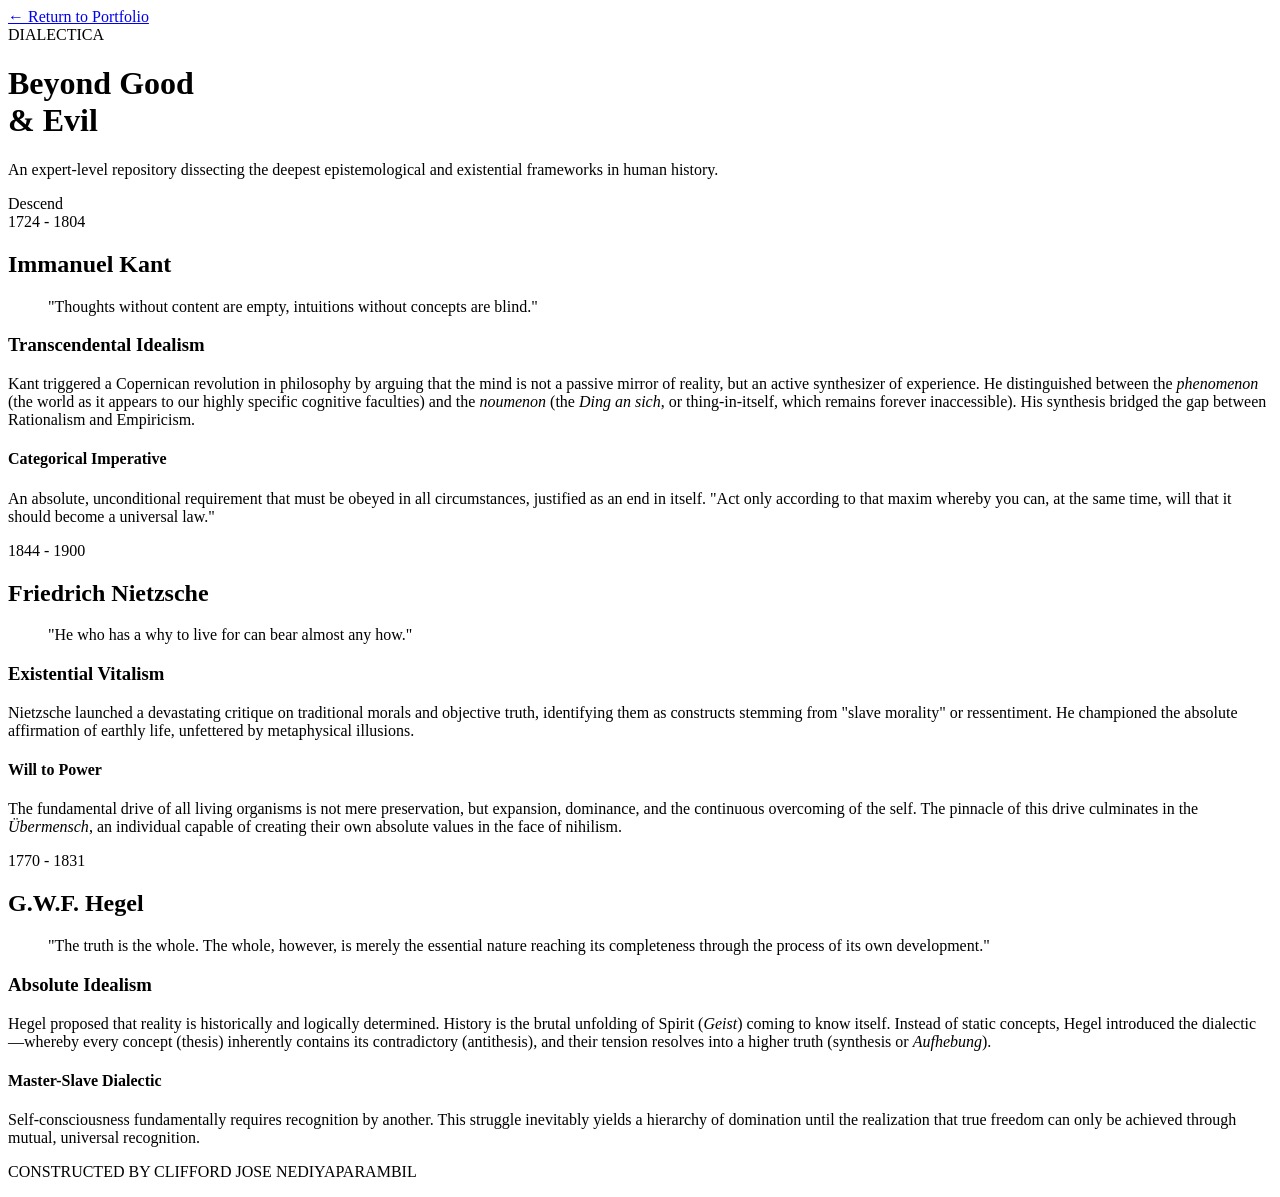
==== philosophers/index.html @ 7f2aea5e "Rename index.html to index.html" ====
<!DOCTYPE html>
<html lang="en">
<head>
    <meta charset="UTF-8">
    <meta name="viewport" content="width=device-width, initial-scale=1.0">
    <title>Dialectica | Hardcore Philosophy</title>
    <link rel="preconnect" href="https://fonts.googleapis.com">
    <link rel="preconnect" href="https://fonts.gstatic.com" crossorigin>
    <link href="https://fonts.googleapis.com/css2?family=Playfair+Display:ital,wght@0,400;0,700;0,900;1,400&family=Inter:wght@300;400;600&display=swap" rel="stylesheet">
    <link rel="stylesheet" href="style.css">
</head>
<body>
    <div class="noise-overlay"></div>
    <div class="cursor"></div>

    <nav class="top-nav">
        <a href="../index.html" class="back-link">← Return to Portfolio</a>
        <div class="brand">DIALECTICA</div>
    </nav>

    <header class="hero">
        <h1 class="hero-title">Beyond Good<br>& Evil</h1>
        <p class="hero-subtitle">An expert-level repository dissecting the deepest epistemological and existential frameworks in human history.</p>
        <div class="scroll-indicator">
            <span>Descend</span>
            <div class="line"></div>
        </div>
    </header>

    <main>
        <!-- Immanuel Kant -->
        <section class="philosopher-block kant">
            <div class="ph-content">
                <div class="ph-meta">
                    <span class="era">1724 - 1804</span>
                    <h2 class="ph-name">Immanuel Kant</h2>
                </div>
                <div class="ph-quote">
                    <blockquote>"Thoughts without content are empty, intuitions without concepts are blind."</blockquote>
                </div>
                <div class="ph-analysis">
                    <h3>Transcendental Idealism</h3>
                    <p>Kant triggered a Copernican revolution in philosophy by arguing that the mind is not a passive mirror of reality, but an active synthesizer of experience. He distinguished between the <em>phenomenon</em> (the world as it appears to our highly specific cognitive faculties) and the <em>noumenon</em> (the <em>Ding an sich</em>, or thing-in-itself, which remains forever inaccessible). His synthesis bridged the gap between Rationalism and Empiricism.</p>
                    
                    <div class="core-concepts">
                        <div class="concept">
                            <h4>Categorical Imperative</h4>
                            <p>An absolute, unconditional requirement that must be obeyed in all circumstances, justified as an end in itself. "Act only according to that maxim whereby you can, at the same time, will that it should become a universal law."</p>
                        </div>
                    </div>
                </div>
            </div>
            <div class="ph-image-placer">
                <!-- Abstract geometry representing pure reason -->
                <div class="abstract-shape kant-shape"></div>
            </div>
        </section>

        <!-- Friedrich Nietzsche -->
        <section class="philosopher-block nietzsche reverse">
            <div class="ph-content">
                <div class="ph-meta">
                    <span class="era">1844 - 1900</span>
                    <h2 class="ph-name">Friedrich Nietzsche</h2>
                </div>
                <div class="ph-quote">
                    <blockquote>"He who has a why to live for can bear almost any how."</blockquote>
                </div>
                <div class="ph-analysis">
                    <h3>Existential Vitalism</h3>
                    <p>Nietzsche launched a devastating critique on traditional morals and objective truth, identifying them as constructs stemming from "slave morality" or ressentiment. He championed the absolute affirmation of earthly life, unfettered by metaphysical illusions.</p>
                    
                    <div class="core-concepts">
                        <div class="concept">
                            <h4>Will to Power</h4>
                            <p>The fundamental drive of all living organisms is not mere preservation, but expansion, dominance, and the continuous overcoming of the self. The pinnacle of this drive culminates in the <em>Übermensch</em>, an individual capable of creating their own absolute values in the face of nihilism.</p>
                        </div>
                    </div>
                </div>
            </div>
            <div class="ph-image-placer">
                <!-- Abstract representing chaos and power -->
                <div class="abstract-shape nietz-shape"></div>
            </div>
        </section>

        <!-- Georg Wilhelm Friedrich Hegel -->
        <section class="philosopher-block hegel">
            <div class="ph-content">
                <div class="ph-meta">
                    <span class="era">1770 - 1831</span>
                    <h2 class="ph-name">G.W.F. Hegel</h2>
                </div>
                <div class="ph-quote">
                    <blockquote>"The truth is the whole. The whole, however, is merely the essential nature reaching its completeness through the process of its own development."</blockquote>
                </div>
                <div class="ph-analysis">
                    <h3>Absolute Idealism</h3>
                    <p>Hegel proposed that reality is historically and logically determined. History is the brutal unfolding of Spirit (<em>Geist</em>) coming to know itself. Instead of static concepts, Hegel introduced the dialectic—whereby every concept (thesis) inherently contains its contradictory (antithesis), and their tension resolves into a higher truth (synthesis or <em>Aufhebung</em>).</p>
                    
                    <div class="core-concepts">
                        <div class="concept">
                            <h4>Master-Slave Dialectic</h4>
                            <p>Self-consciousness fundamentally requires recognition by another. This struggle inevitably yields a hierarchy of domination until the realization that true freedom can only be achieved through mutual, universal recognition.</p>
                        </div>
                    </div>
                </div>
            </div>
            <div class="ph-image-placer">
                <div class="abstract-shape hegel-shape"></div>
            </div>
        </section>
    </main>

    <footer>
        <p>CONSTRUCTED BY CLIFFORD JOSE NEDIYAPARAMBIL</p>
    </footer>
    
    <script src="app.js"></script>
</body>
</html>
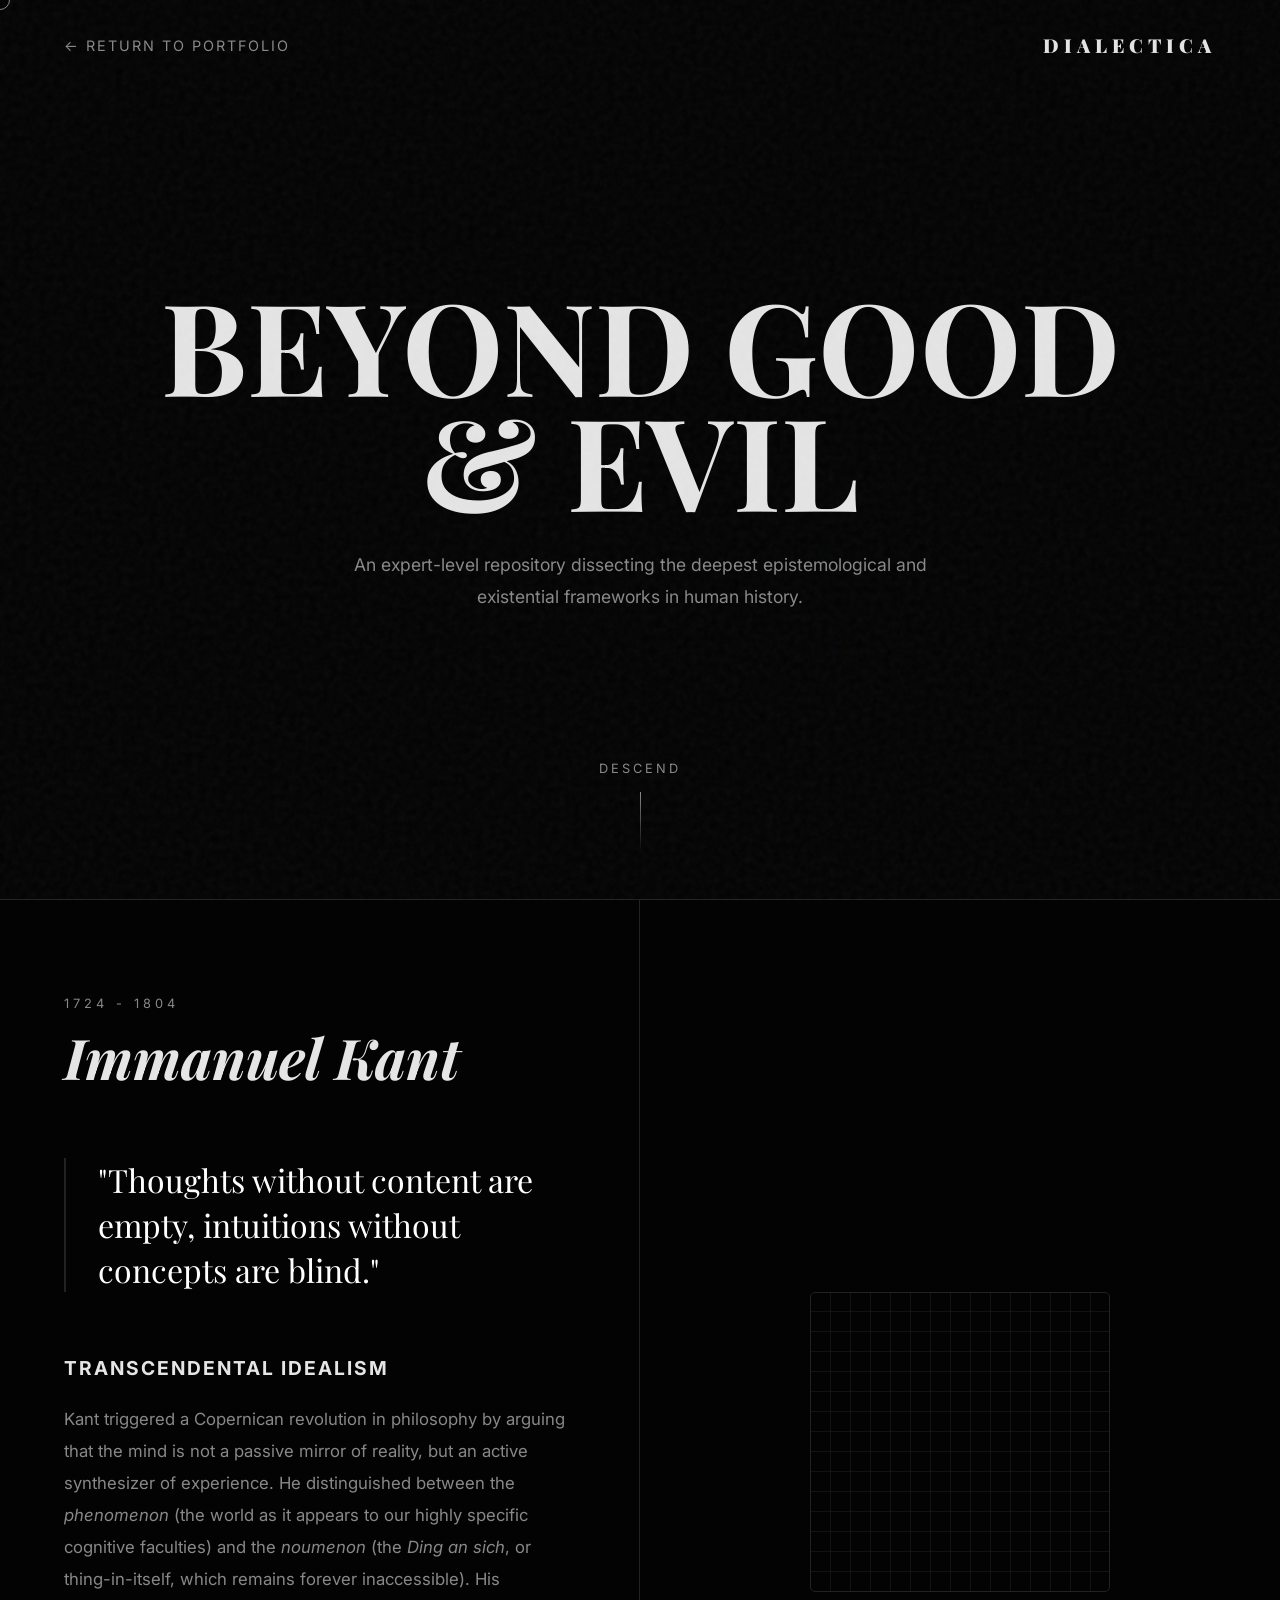
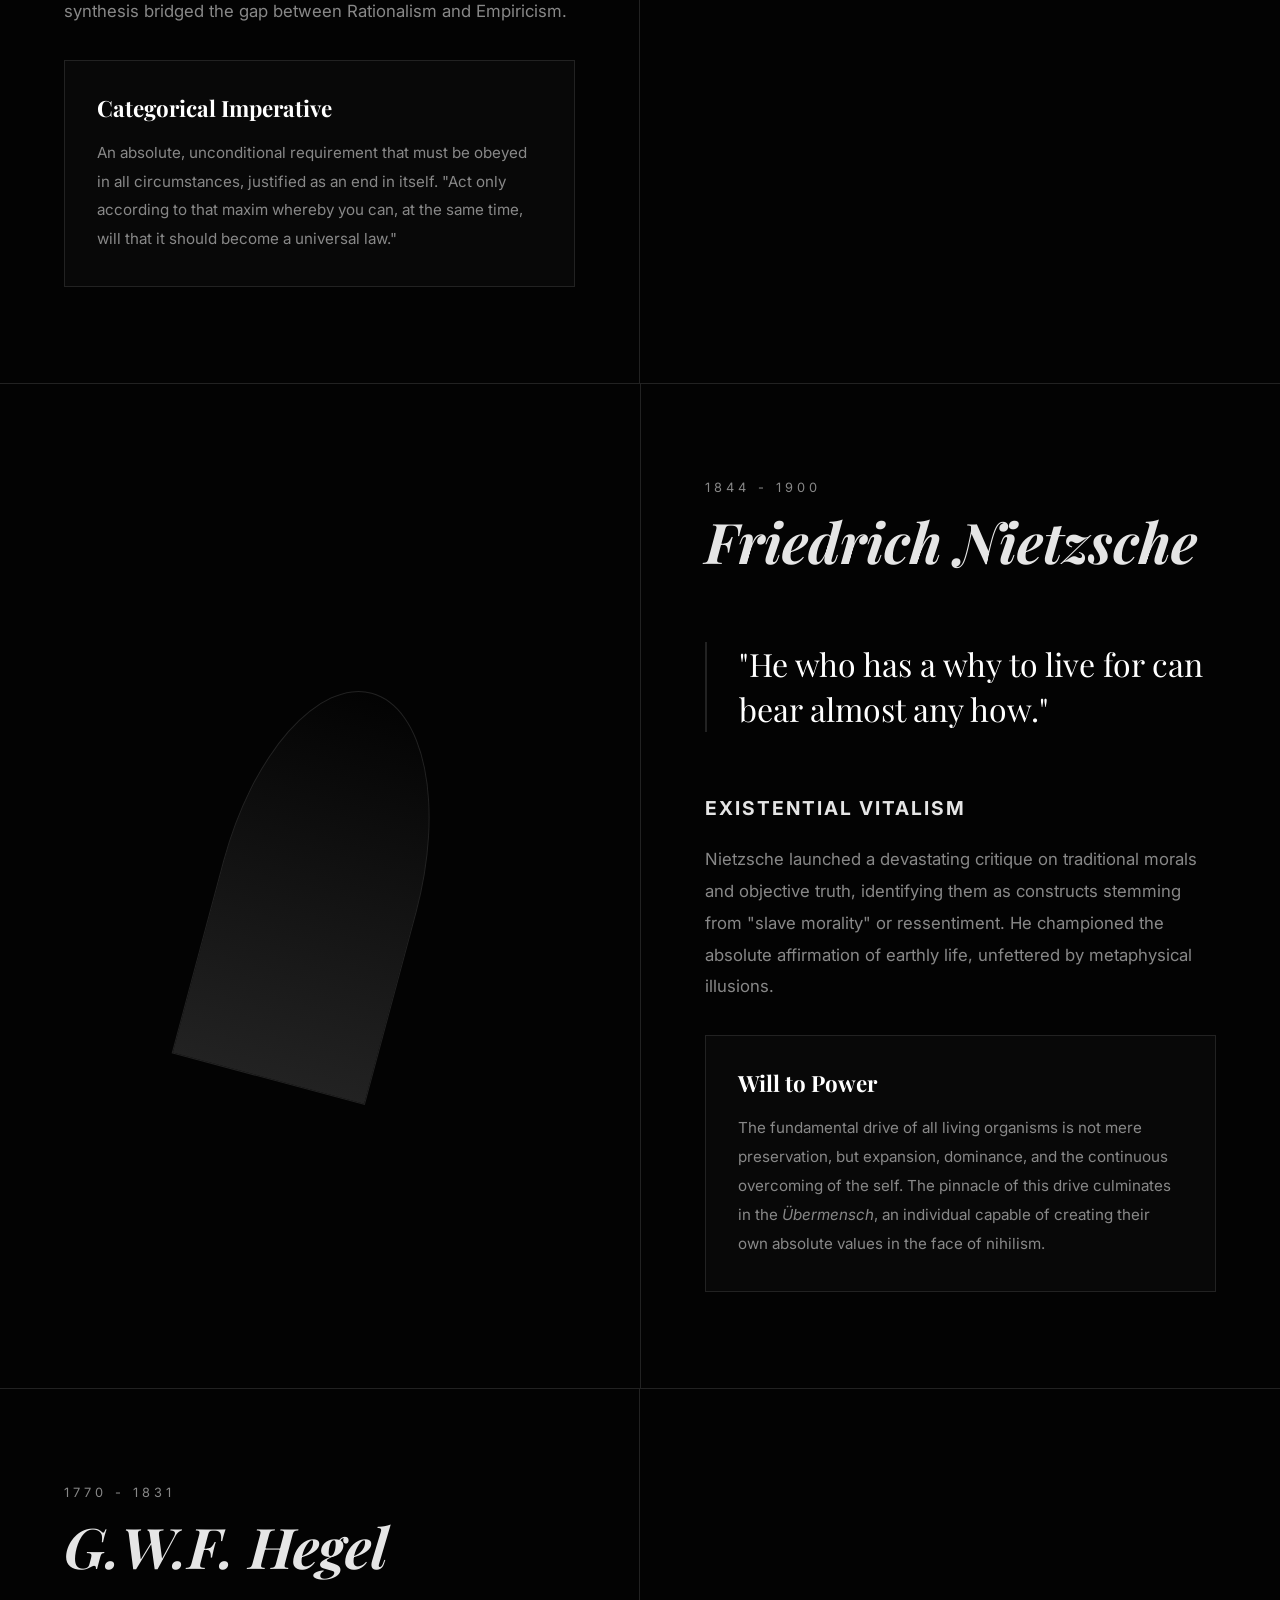
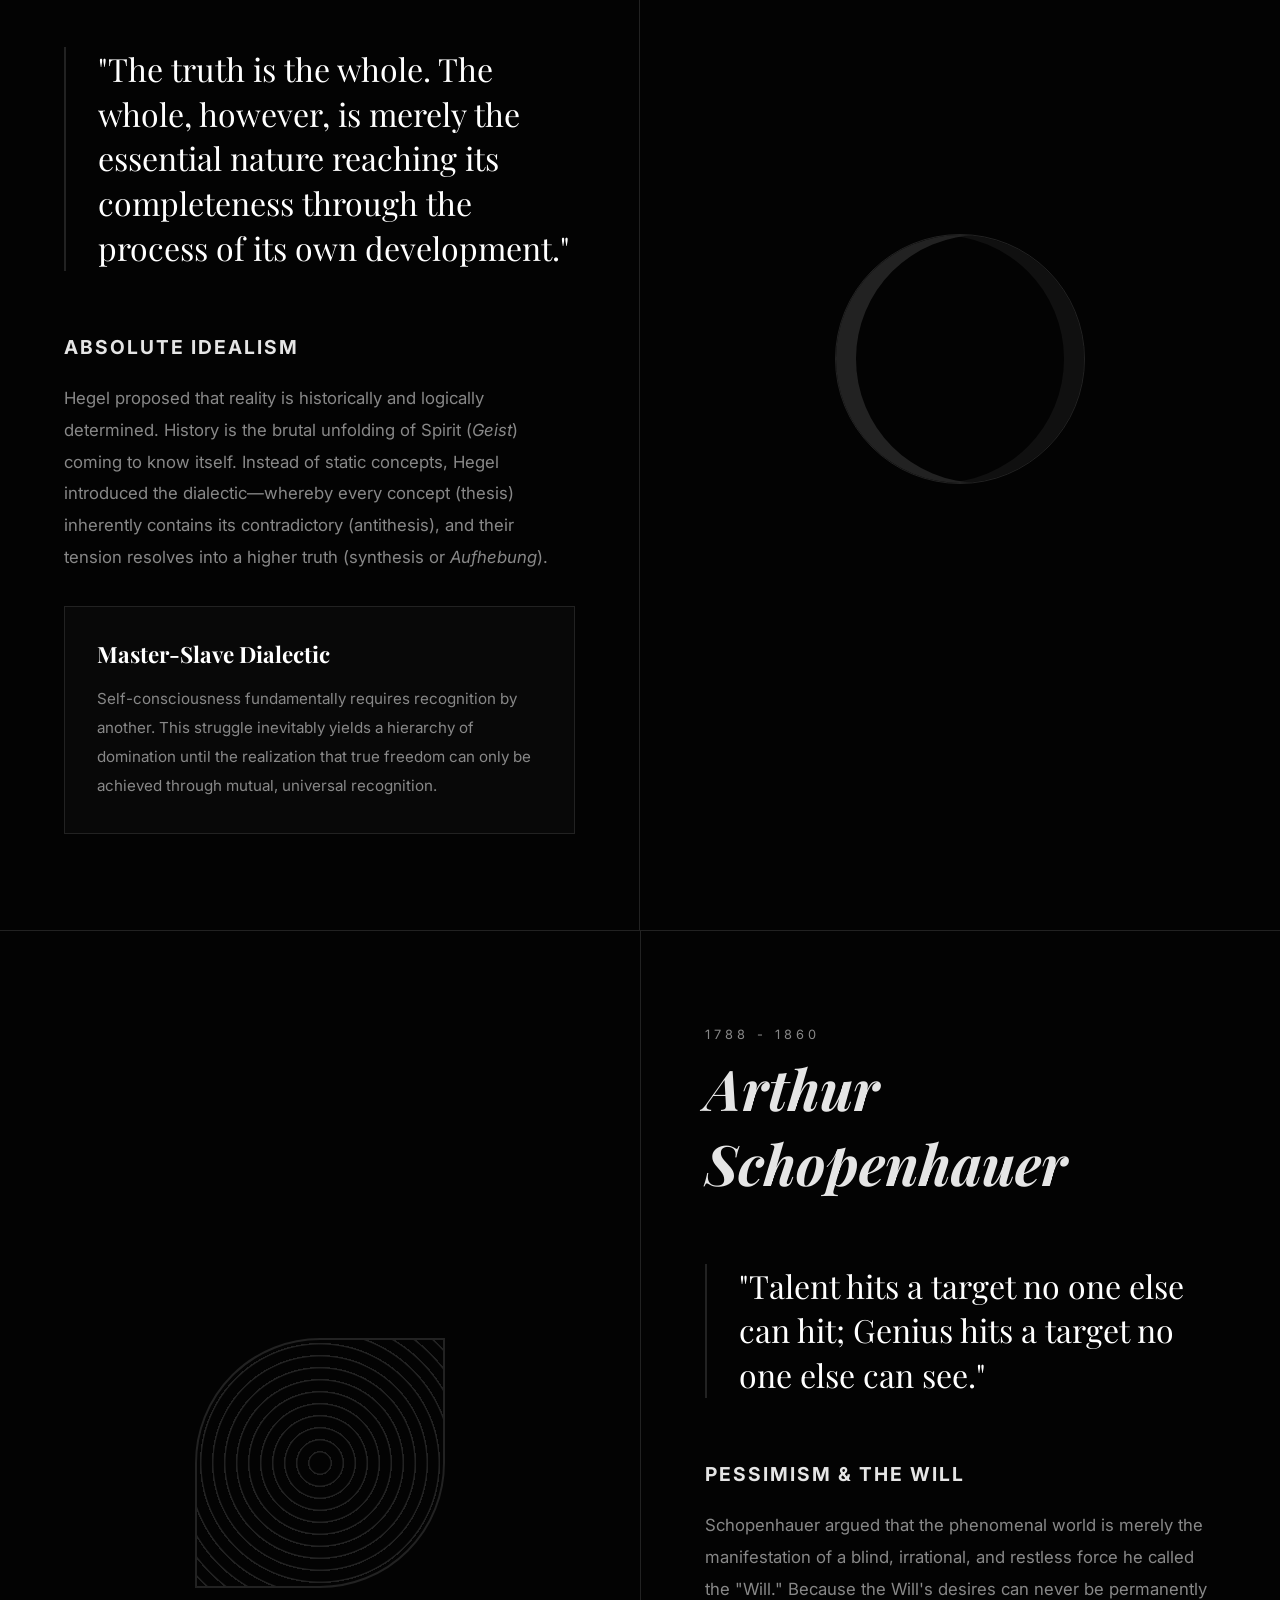
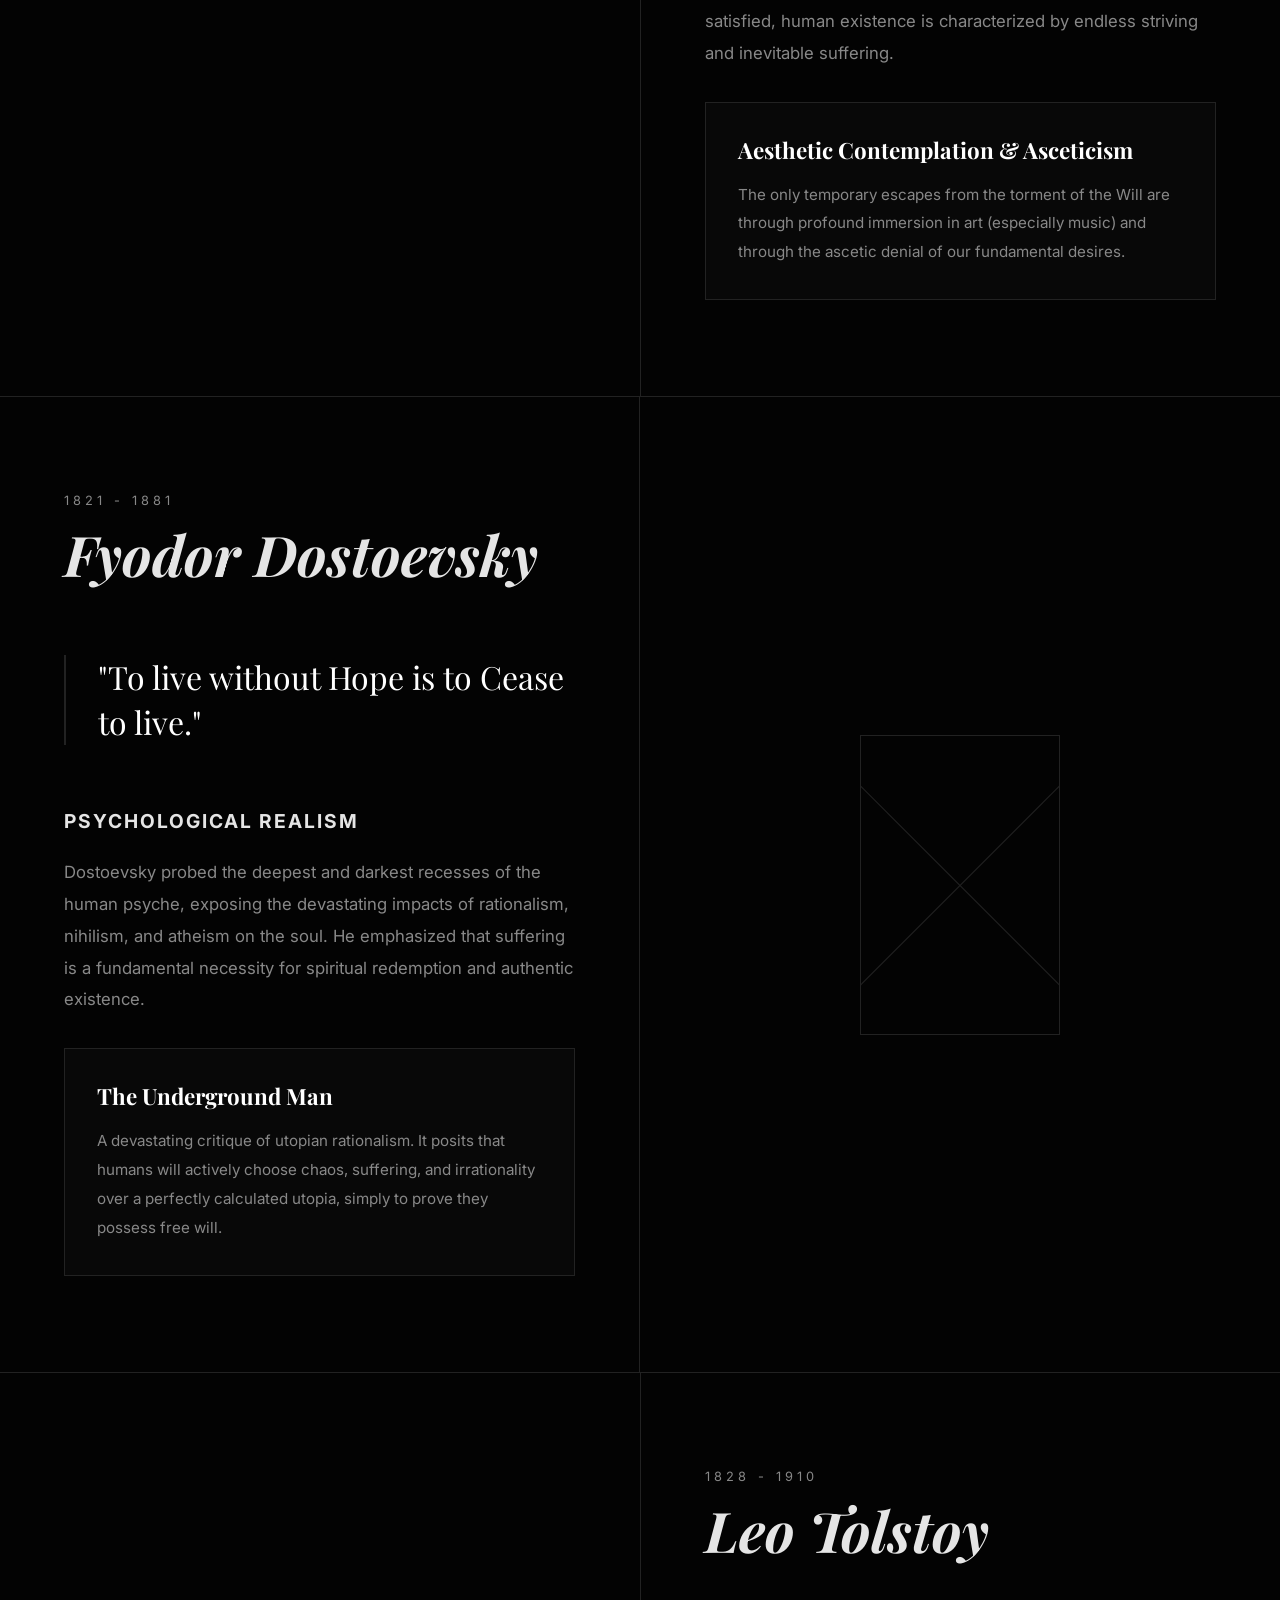
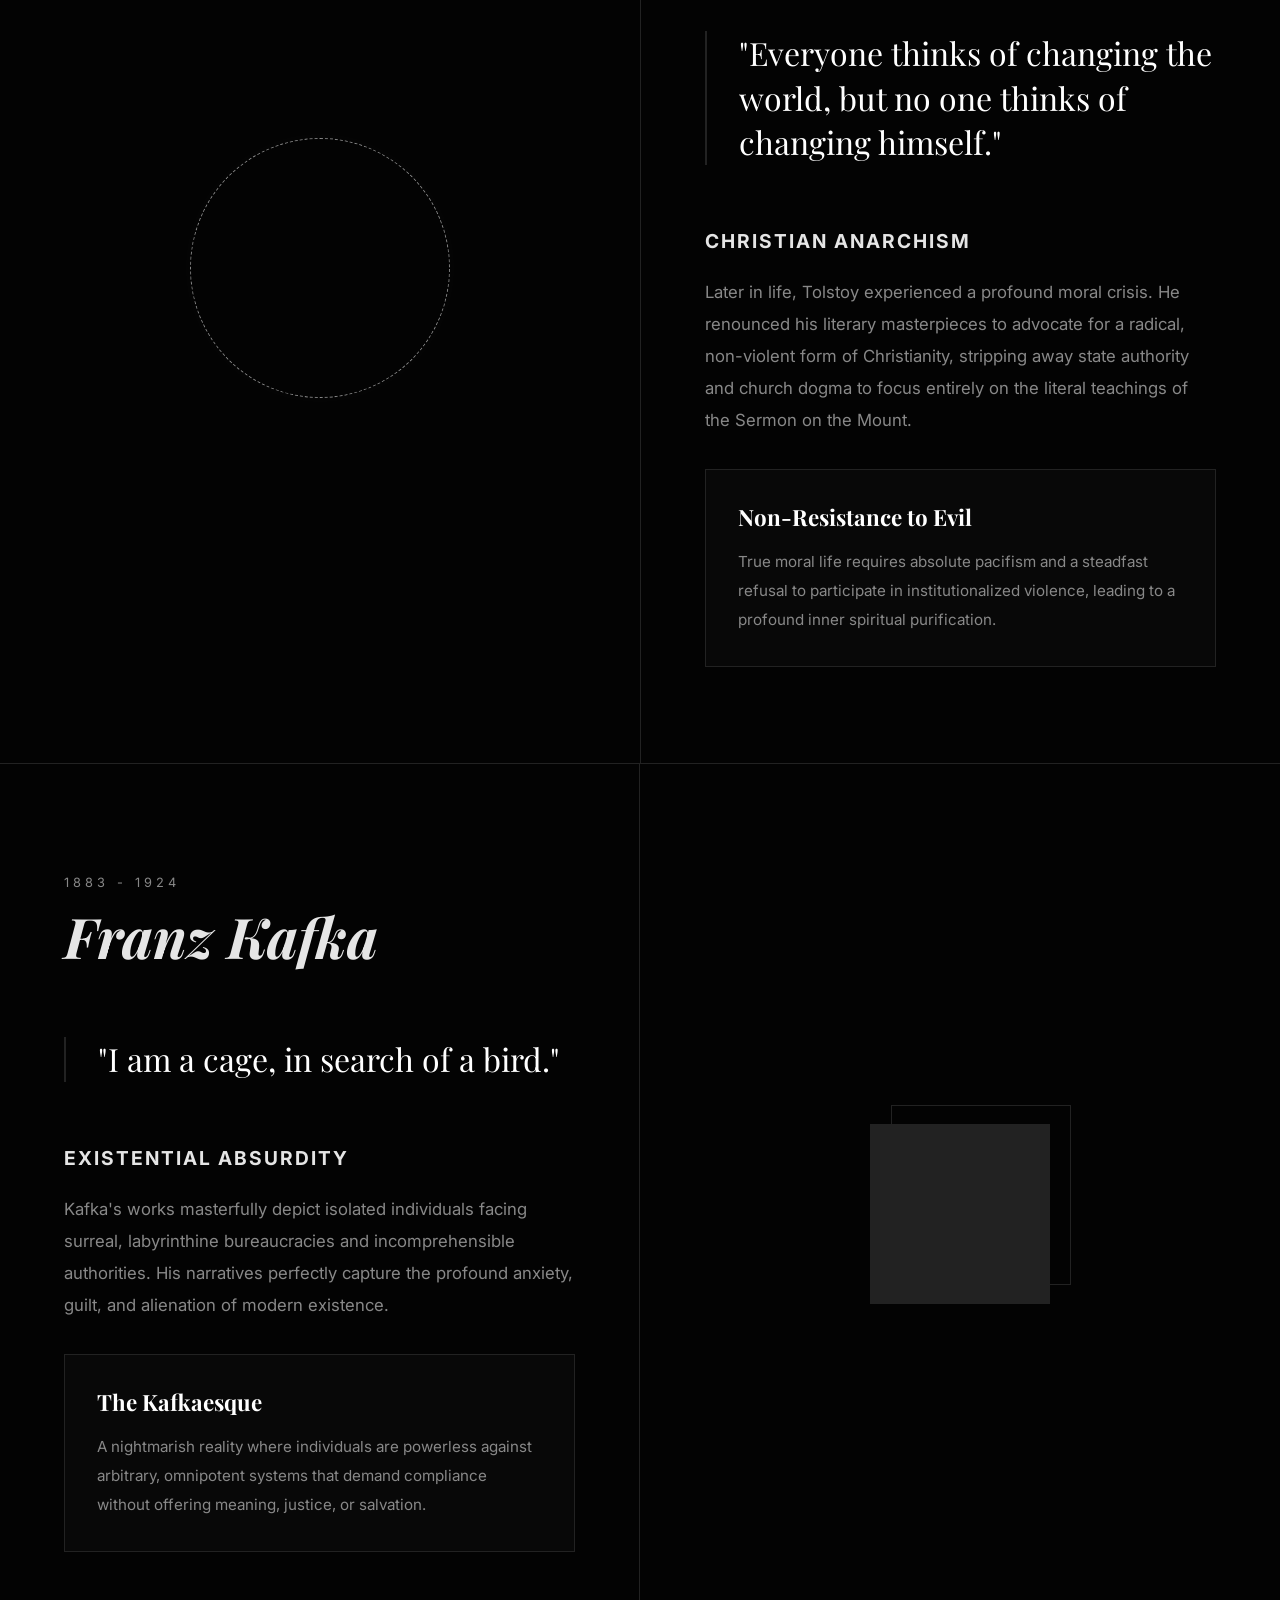
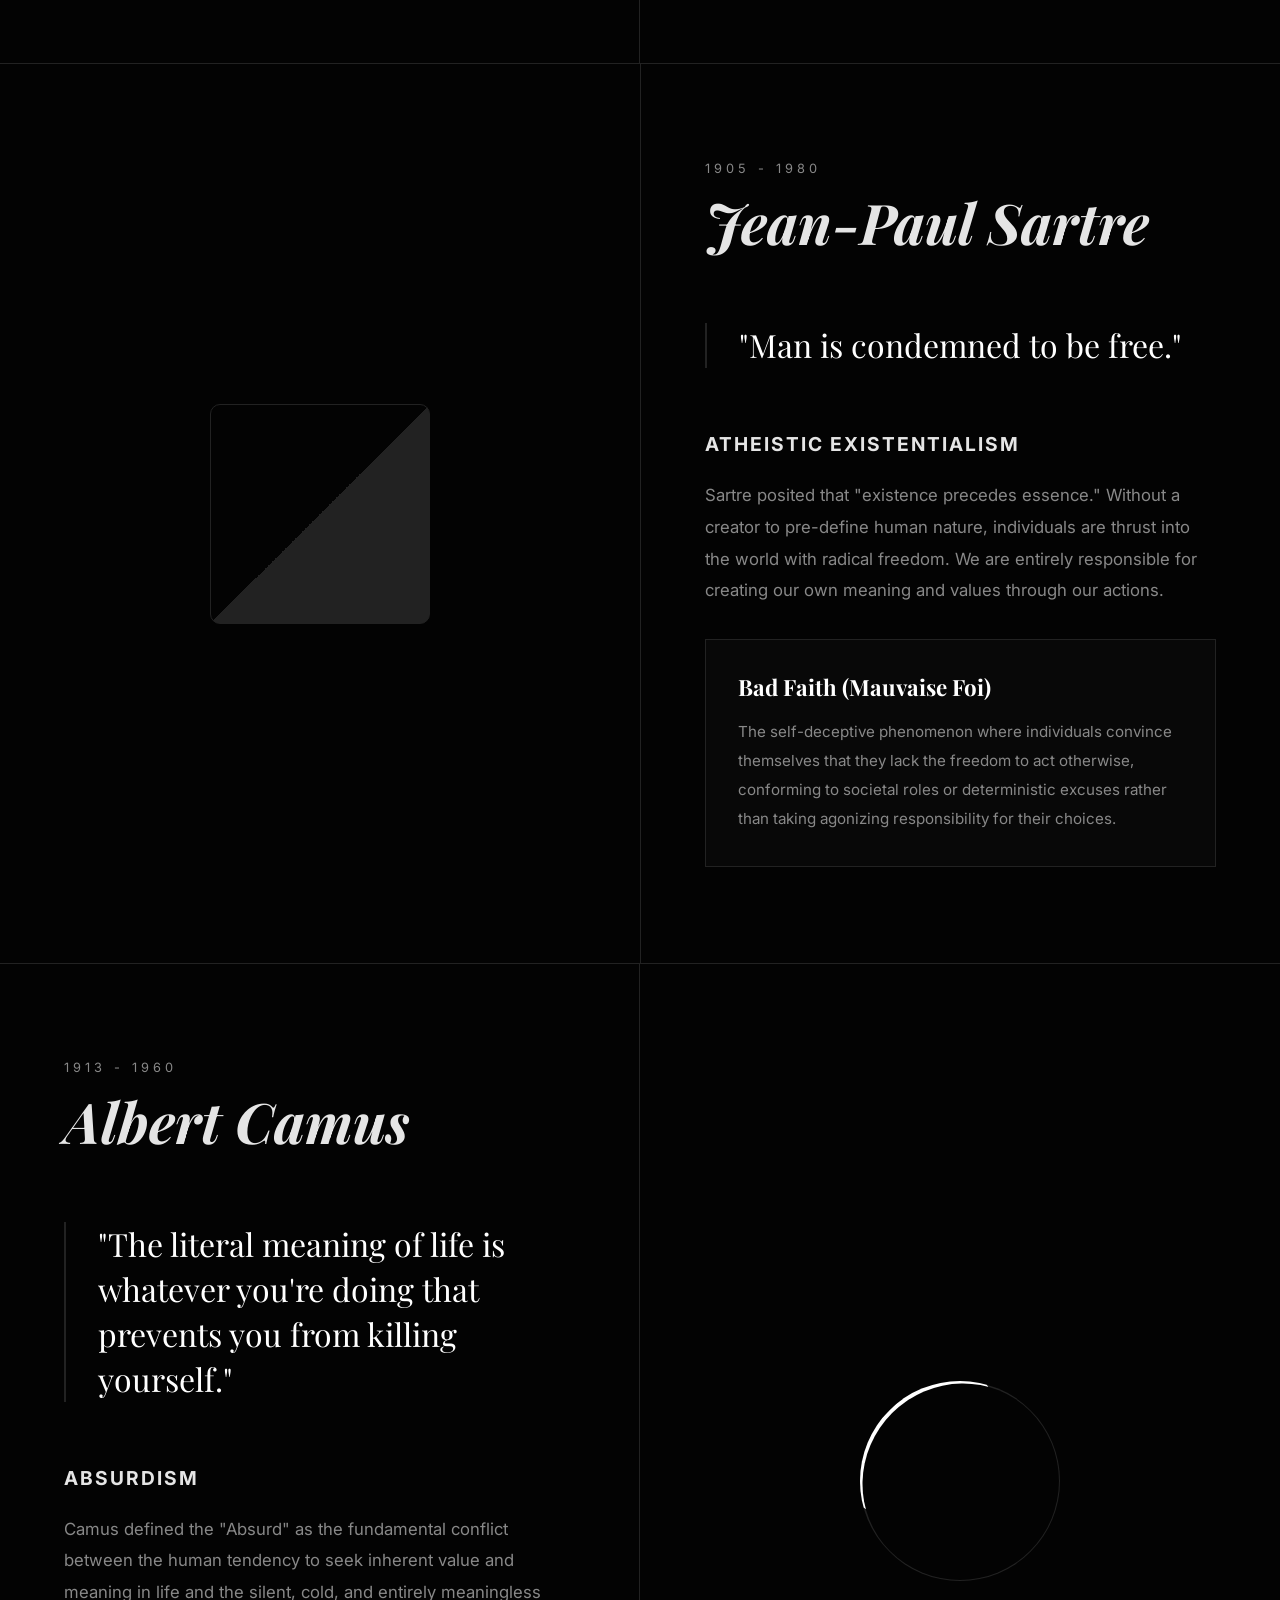
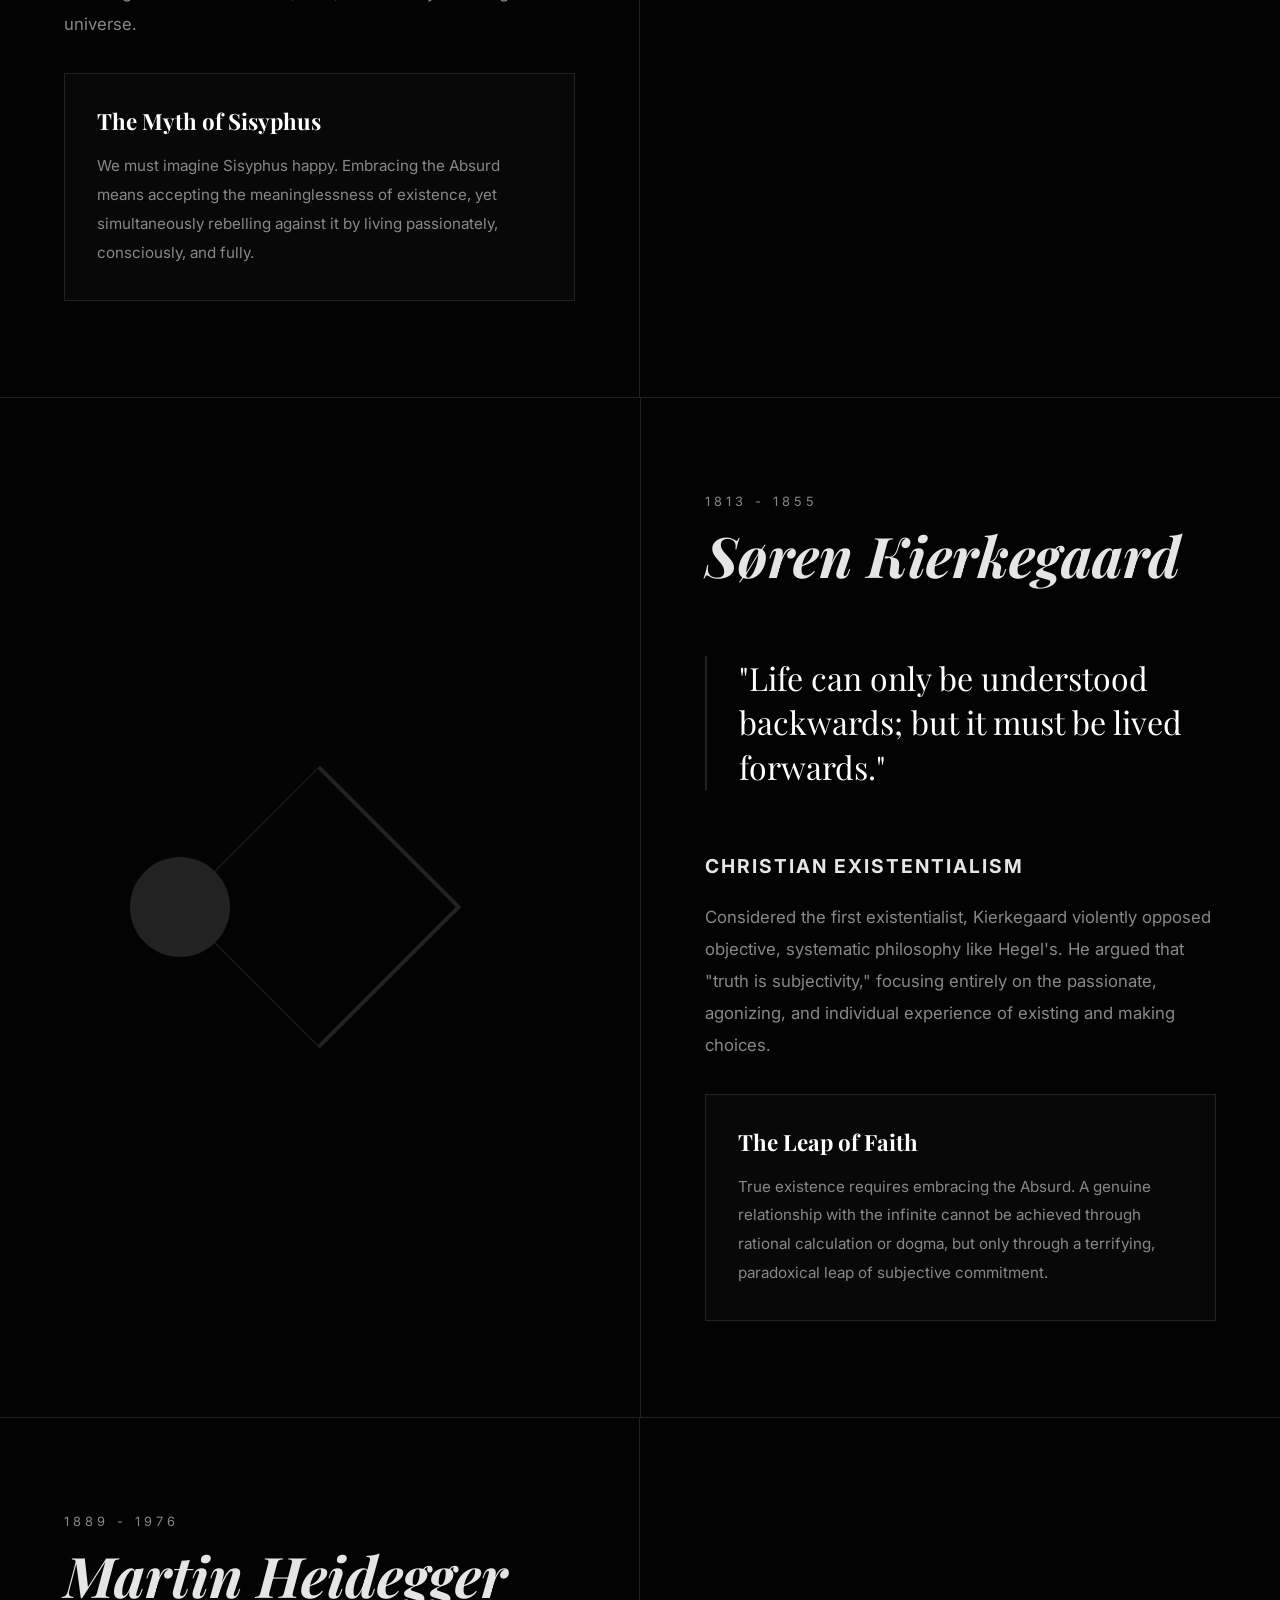
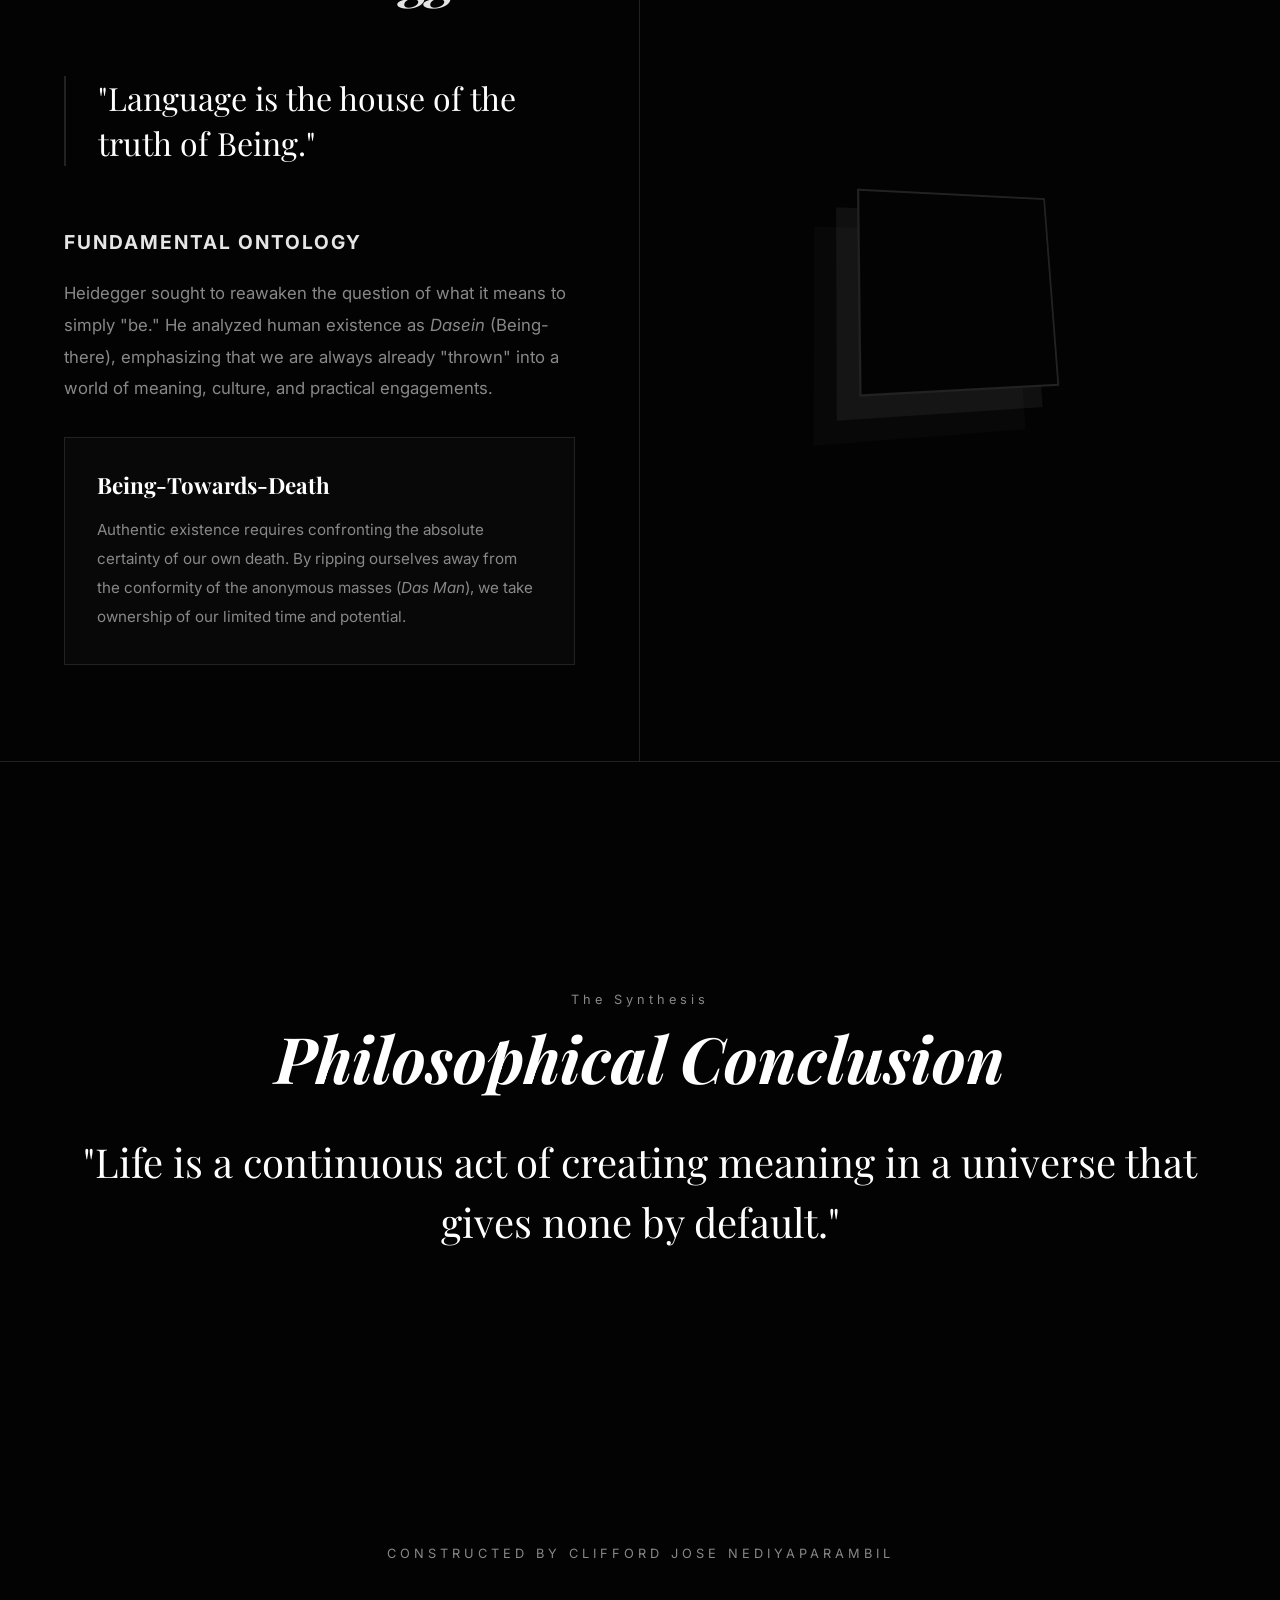
==== commit dc4d27a9: "feat: Initial commit of new website portfolio and Pages deployment workflow" ====
--- a/philosophers/index.html
+++ b/philosophers/index.html
@@ -110,6 +110,235 @@
                 <div class="abstract-shape hegel-shape"></div>
             </div>
         </section>
+        <!-- Arthur Schopenhauer -->
+        <section class="philosopher-block schopenhauer reverse">
+            <div class="ph-content">
+                <div class="ph-meta">
+                    <span class="era">1788 - 1860</span>
+                    <h2 class="ph-name">Arthur Schopenhauer</h2>
+                </div>
+                <div class="ph-quote">
+                    <blockquote>"Talent hits a target no one else can hit; Genius hits a target no one else can see."</blockquote>
+                </div>
+                <div class="ph-analysis">
+                    <h3>Pessimism & The Will</h3>
+                    <p>Schopenhauer argued that the phenomenal world is merely the manifestation of a blind, irrational, and restless force he called the "Will." Because the Will's desires can never be permanently satisfied, human existence is characterized by endless striving and inevitable suffering.</p>
+                    
+                    <div class="core-concepts">
+                        <div class="concept">
+                            <h4>Aesthetic Contemplation & Asceticism</h4>
+                            <p>The only temporary escapes from the torment of the Will are through profound immersion in art (especially music) and through the ascetic denial of our fundamental desires.</p>
+                        </div>
+                    </div>
+                </div>
+            </div>
+            <div class="ph-image-placer">
+                <div class="abstract-shape schopenhauer-shape"></div>
+            </div>
+        </section>
+
+        <!-- Fyodor Dostoevsky -->
+        <section class="philosopher-block dostoevsky">
+            <div class="ph-content">
+                <div class="ph-meta">
+                    <span class="era">1821 - 1881</span>
+                    <h2 class="ph-name">Fyodor Dostoevsky</h2>
+                </div>
+                <div class="ph-quote">
+                    <blockquote>"To live without Hope is to Cease to live."</blockquote>
+                </div>
+                <div class="ph-analysis">
+                    <h3>Psychological Realism</h3>
+                    <p>Dostoevsky probed the deepest and darkest recesses of the human psyche, exposing the devastating impacts of rationalism, nihilism, and atheism on the soul. He emphasized that suffering is a fundamental necessity for spiritual redemption and authentic existence.</p>
+                    
+                    <div class="core-concepts">
+                        <div class="concept">
+                            <h4>The Underground Man</h4>
+                            <p>A devastating critique of utopian rationalism. It posits that humans will actively choose chaos, suffering, and irrationality over a perfectly calculated utopia, simply to prove they possess free will.</p>
+                        </div>
+                    </div>
+                </div>
+            </div>
+            <div class="ph-image-placer">
+                <div class="abstract-shape dostoevsky-shape"></div>
+            </div>
+        </section>
+
+        <!-- Leo Tolstoy -->
+        <section class="philosopher-block tolstoy reverse">
+            <div class="ph-content">
+                <div class="ph-meta">
+                    <span class="era">1828 - 1910</span>
+                    <h2 class="ph-name">Leo Tolstoy</h2>
+                </div>
+                <div class="ph-quote">
+                    <blockquote>"Everyone thinks of changing the world, but no one thinks of changing himself."</blockquote>
+                </div>
+                <div class="ph-analysis">
+                    <h3>Christian Anarchism</h3>
+                    <p>Later in life, Tolstoy experienced a profound moral crisis. He renounced his literary masterpieces to advocate for a radical, non-violent form of Christianity, stripping away state authority and church dogma to focus entirely on the literal teachings of the Sermon on the Mount.</p>
+                    
+                    <div class="core-concepts">
+                        <div class="concept">
+                            <h4>Non-Resistance to Evil</h4>
+                            <p>True moral life requires absolute pacifism and a steadfast refusal to participate in institutionalized violence, leading to a profound inner spiritual purification.</p>
+                        </div>
+                    </div>
+                </div>
+            </div>
+            <div class="ph-image-placer">
+                <div class="abstract-shape tolstoy-shape"></div>
+            </div>
+        </section>
+
+        <!-- Franz Kafka -->
+        <section class="philosopher-block kafka">
+            <div class="ph-content">
+                <div class="ph-meta">
+                    <span class="era">1883 - 1924</span>
+                    <h2 class="ph-name">Franz Kafka</h2>
+                </div>
+                <div class="ph-quote">
+                    <blockquote>"I am a cage, in search of a bird."</blockquote>
+                </div>
+                <div class="ph-analysis">
+                    <h3>Existential Absurdity</h3>
+                    <p>Kafka's works masterfully depict isolated individuals facing surreal, labyrinthine bureaucracies and incomprehensible authorities. His narratives perfectly capture the profound anxiety, guilt, and alienation of modern existence.</p>
+                    
+                    <div class="core-concepts">
+                        <div class="concept">
+                            <h4>The Kafkaesque</h4>
+                            <p>A nightmarish reality where individuals are powerless against arbitrary, omnipotent systems that demand compliance without offering meaning, justice, or salvation.</p>
+                        </div>
+                    </div>
+                </div>
+            </div>
+            <div class="ph-image-placer">
+                <div class="abstract-shape kafka-shape"></div>
+            </div>
+        </section>
+
+        <!-- Jean-Paul Sartre -->
+        <section class="philosopher-block sartre reverse">
+            <div class="ph-content">
+                <div class="ph-meta">
+                    <span class="era">1905 - 1980</span>
+                    <h2 class="ph-name">Jean-Paul Sartre</h2>
+                </div>
+                <div class="ph-quote">
+                    <blockquote>"Man is condemned to be free."</blockquote>
+                </div>
+                <div class="ph-analysis">
+                    <h3>Atheistic Existentialism</h3>
+                    <p>Sartre posited that "existence precedes essence." Without a creator to pre-define human nature, individuals are thrust into the world with radical freedom. We are entirely responsible for creating our own meaning and values through our actions.</p>
+                    
+                    <div class="core-concepts">
+                        <div class="concept">
+                            <h4>Bad Faith (Mauvaise Foi)</h4>
+                            <p>The self-deceptive phenomenon where individuals convince themselves that they lack the freedom to act otherwise, conforming to societal roles or deterministic excuses rather than taking agonizing responsibility for their choices.</p>
+                        </div>
+                    </div>
+                </div>
+            </div>
+            <div class="ph-image-placer">
+                <div class="abstract-shape sartre-shape"></div>
+            </div>
+        </section>
+
+        <!-- Albert Camus -->
+        <section class="philosopher-block camus">
+            <div class="ph-content">
+                <div class="ph-meta">
+                    <span class="era">1913 - 1960</span>
+                    <h2 class="ph-name">Albert Camus</h2>
+                </div>
+                <div class="ph-quote">
+                    <blockquote>"The literal meaning of life is whatever you're doing that prevents you from killing yourself."</blockquote>
+                </div>
+                <div class="ph-analysis">
+                    <h3>Absurdism</h3>
+                    <p>Camus defined the "Absurd" as the fundamental conflict between the human tendency to seek inherent value and meaning in life and the silent, cold, and entirely meaningless universe.</p>
+                    
+                    <div class="core-concepts">
+                        <div class="concept">
+                            <h4>The Myth of Sisyphus</h4>
+                            <p>We must imagine Sisyphus happy. Embracing the Absurd means accepting the meaninglessness of existence, yet simultaneously rebelling against it by living passionately, consciously, and fully.</p>
+                        </div>
+                    </div>
+                </div>
+            </div>
+            <div class="ph-image-placer">
+                <div class="abstract-shape camus-shape"></div>
+            </div>
+        </section>
+        <!-- Søren Kierkegaard -->
+        <section class="philosopher-block kierkegaard reverse">
+            <div class="ph-content">
+                <div class="ph-meta">
+                    <span class="era">1813 - 1855</span>
+                    <h2 class="ph-name">Søren Kierkegaard</h2>
+                </div>
+                <div class="ph-quote">
+                    <blockquote>"Life can only be understood backwards; but it must be lived forwards."</blockquote>
+                </div>
+                <div class="ph-analysis">
+                    <h3>Christian Existentialism</h3>
+                    <p>Considered the first existentialist, Kierkegaard violently opposed objective, systematic philosophy like Hegel's. He argued that "truth is subjectivity," focusing entirely on the passionate, agonizing, and individual experience of existing and making choices.</p>
+                    
+                    <div class="core-concepts">
+                        <div class="concept">
+                            <h4>The Leap of Faith</h4>
+                            <p>True existence requires embracing the Absurd. A genuine relationship with the infinite cannot be achieved through rational calculation or dogma, but only through a terrifying, paradoxical leap of subjective commitment.</p>
+                        </div>
+                    </div>
+                </div>
+            </div>
+            <div class="ph-image-placer">
+                <div class="abstract-shape kierkegaard-shape"></div>
+            </div>
+        </section>
+
+        <!-- Martin Heidegger -->
+        <section class="philosopher-block heidegger">
+            <div class="ph-content">
+                <div class="ph-meta">
+                    <span class="era">1889 - 1976</span>
+                    <h2 class="ph-name">Martin Heidegger</h2>
+                </div>
+                <div class="ph-quote">
+                    <blockquote>"Language is the house of the truth of Being."</blockquote>
+                </div>
+                <div class="ph-analysis">
+                    <h3>Fundamental Ontology</h3>
+                    <p>Heidegger sought to reawaken the question of what it means to simply "be." He analyzed human existence as <em>Dasein</em> (Being-there), emphasizing that we are always already "thrown" into a world of meaning, culture, and practical engagements.</p>
+                    
+                    <div class="core-concepts">
+                        <div class="concept">
+                            <h4>Being-Towards-Death</h4>
+                            <p>Authentic existence requires confronting the absolute certainty of our own death. By ripping ourselves away from the conformity of the anonymous masses (<em>Das Man</em>), we take ownership of our limited time and potential.</p>
+                        </div>
+                    </div>
+                </div>
+            </div>
+            <div class="ph-image-placer">
+                <div class="abstract-shape heidegger-shape"></div>
+            </div>
+        </section>
+
+        <!-- Conclusion -->
+        <section class="philosopher-block conclusion reverse" style="border-bottom: none; min-height: 80vh;">
+            <div class="ph-content" style="border: none; text-align: center; justify-content: center; width: 200%; padding: 4rem;">
+                <div class="ph-meta" style="margin-bottom: 2rem;">
+                    <span class="era">The Synthesis</span>
+                    <h2 class="ph-name" style="color: var(--accent); font-size: 4rem;">Philosophical Conclusion</h2>
+                </div>
+                <div class="ph-quote" style="margin-bottom: 0;">
+                    <blockquote style="border: none; padding: 0; font-size: 2.5rem; text-align: center; line-height: 1.5; font-style: normal; font-weight: 300;">
+                        "Life is a continuous act of creating meaning in a universe that gives none by default."
+                    </blockquote>
+                </div>
+            </div>
+        </section>
     </main>
 
     <footer>
--- a/philosophers/style.css
+++ b/philosophers/style.css
@@ -0,0 +1,417 @@
+:root {
+    --bg: #030303;
+    --text-primary: #e5e5e5;
+    --text-secondary: #888888;
+    --accent: #ffffff;
+    --line: #222222;
+    --font-serif: 'Playfair Display', serif;
+    --font-sans: 'Inter', sans-serif;
+}
+
+* {
+    margin: 0;
+    padding: 0;
+    box-sizing: border-box;
+}
+
+html {
+    scroll-behavior: smooth;
+    cursor: none;
+}
+
+body {
+    background-color: var(--bg);
+    color: var(--text-primary);
+    font-family: var(--font-sans);
+    overflow-x: hidden;
+}
+
+/* Custom Cursor */
+.cursor {
+    position: fixed;
+    width: 20px;
+    height: 20px;
+    border: 1px solid rgba(255,255,255,0.5);
+    border-radius: 50%;
+    pointer-events: none;
+    transform: translate(-50%, -50%);
+    z-index: 9999;
+    transition: width 0.2s, height 0.2s, background 0.2s;
+}
+
+.cursor.hovered {
+    width: 40px;
+    height: 40px;
+    background: rgba(255,255,255,0.1);
+}
+
+/* Static Noise Overlay */
+.noise-overlay {
+    position: fixed;
+    top: 0;
+    left: 0;
+    width: 100%;
+    height: 100%;
+    pointer-events: none;
+    background-image: url('data:image/svg+xml;utf8,%3Csvg viewBox="0 0 200 200" xmlns="http://www.w3.org/2000/svg"%3E%3Cfilter id="noiseFilter"%3E%3CfeTurbulence type="fractalNoise" baseFrequency="0.65" numOctaves="3" stitchTiles="stitch"/%3E%3C/filter%3E%3Crect width="100%25" height="100%25" filter="url(%23noiseFilter)"/%3E%3C/svg%3E');
+    opacity: 0.05;
+    z-index: 9998;
+}
+
+/* Nav */
+.top-nav {
+    position: absolute;
+    top: 0;
+    width: 100%;
+    padding: 2rem 4rem;
+    display: flex;
+    justify-content: space-between;
+    align-items: center;
+    z-index: 100;
+}
+
+.back-link {
+    color: var(--text-secondary);
+    text-decoration: none;
+    font-size: 0.9rem;
+    text-transform: uppercase;
+    letter-spacing: 2px;
+    transition: color 0.3s;
+}
+
+.back-link:hover {
+    color: var(--accent);
+}
+
+.brand {
+    font-family: var(--font-serif);
+    font-size: 1.2rem;
+    letter-spacing: 5px;
+    font-weight: 900;
+}
+
+/* Hero */
+.hero {
+    height: 100vh;
+    display: flex;
+    flex-direction: column;
+    justify-content: center;
+    align-items: center;
+    text-align: center;
+    padding: 0 2rem;
+    border-bottom: 1px solid var(--line);
+}
+
+.hero-title {
+    font-family: var(--font-serif);
+    font-size: clamp(4rem, 10vw, 8rem);
+    line-height: 0.9;
+    text-transform: uppercase;
+    margin-bottom: 2rem;
+}
+
+.hero-subtitle {
+    max-width: 600px;
+    color: var(--text-secondary);
+    font-size: 1.1rem;
+    line-height: 1.8;
+}
+
+.scroll-indicator {
+    position: absolute;
+    bottom: 3rem;
+    display: flex;
+    flex-direction: column;
+    align-items: center;
+    gap: 1rem;
+    font-size: 0.8rem;
+    text-transform: uppercase;
+    letter-spacing: 3px;
+    color: var(--text-secondary);
+}
+
+.scroll-indicator .line {
+    width: 1px;
+    height: 60px;
+    background: linear-gradient(to bottom, var(--text-secondary), transparent);
+}
+
+/* Blocks */
+.philosopher-block {
+    display: grid;
+    grid-template-columns: 1fr 1fr;
+    min-height: 100vh;
+    border-bottom: 1px solid var(--line);
+}
+
+.philosopher-block.reverse {
+    grid-template-columns: 1fr 1fr;
+    direction: rtl;
+}
+
+.reverse > * {
+    direction: ltr;
+}
+
+.ph-content {
+    padding: 6rem 4rem;
+    display: flex;
+    flex-direction: column;
+    justify-content: center;
+    border-right: 1px solid var(--line);
+}
+
+.reverse .ph-content {
+    border-right: none;
+    border-left: 1px solid var(--line);
+}
+
+.ph-meta {
+    margin-bottom: 4rem;
+}
+
+.era {
+    font-size: 0.8rem;
+    color: var(--text-secondary);
+    letter-spacing: 4px;
+    margin-bottom: 0.5rem;
+    display: block;
+}
+
+.ph-name {
+    font-family: var(--font-serif);
+    font-size: 3.5rem;
+    font-style: italic;
+}
+
+.ph-quote {
+    margin-bottom: 4rem;
+}
+
+blockquote {
+    font-family: var(--font-serif);
+    font-size: 2rem;
+    line-height: 1.4;
+    color: var(--accent);
+    padding-left: 2rem;
+    border-left: 2px solid var(--line);
+}
+
+.ph-analysis h3 {
+    font-size: 1.2rem;
+    text-transform: uppercase;
+    letter-spacing: 2px;
+    margin-bottom: 1.5rem;
+}
+
+.ph-analysis p {
+    color: var(--text-secondary);
+    line-height: 1.9;
+    margin-bottom: 2rem;
+    font-size: 1.05rem;
+}
+
+.core-concepts {
+    background: rgba(255, 255, 255, 0.02);
+    padding: 2rem;
+    border: 1px solid var(--line);
+}
+
+.concept h4 {
+    font-family: var(--font-serif);
+    font-size: 1.4rem;
+    margin-bottom: 1rem;
+    color: var(--accent);
+}
+
+.concept p {
+    margin-bottom: 0;
+    font-size: 0.95rem;
+}
+
+/* Shapes acting as abstract imagery */
+.ph-image-placer {
+    display: flex;
+    justify-content: center;
+    align-items: center;
+    padding: 4rem;
+    position: relative;
+    overflow: hidden;
+}
+
+.abstract-shape {
+    border: 1px solid var(--line);
+    transition: transform 1s cubic-bezier(0.16, 1, 0.3, 1);
+}
+
+.ph-image-placer:hover .abstract-shape {
+    transform: scale(1.05) rotate(5deg);
+}
+
+.kant-shape {
+    width: 300px;
+    height: 300px;
+    border-radius: 5px;
+    background: repeating-linear-gradient(0deg, transparent, transparent 19px, var(--line) 20px), repeating-linear-gradient(90deg, transparent, transparent 19px, var(--line) 20px);
+}
+
+.nietz-shape {
+    width: 200px;
+    height: 400px;
+    border-radius: 50% 50% 0 0;
+    transform: rotate(15deg);
+    background: linear-gradient(var(--bg), var(--line));
+}
+
+.hegel-shape {
+    width: 250px;
+    height: 250px;
+    border-radius: 50%;
+    box-shadow: 
+        inset 20px 0 0 var(--line),
+        inset -20px 0 0 rgba(255,255,255,0.05);
+}
+
+.schopenhauer-shape {
+    width: 250px;
+    height: 250px;
+    border-radius: 50% 0 50% 0;
+    border: 2px solid var(--line);
+    background: repeating-radial-gradient(var(--bg), var(--bg) 10px, var(--line) 11px, var(--line) 12px);
+}
+
+.dostoevsky-shape {
+    width: 200px;
+    height: 300px;
+    border: 1px solid var(--line);
+    position: relative;
+    overflow: hidden;
+}
+.dostoevsky-shape::after {
+    content: '';
+    position: absolute;
+    top: 50%;
+    left: -50%;
+    width: 200%;
+    height: 1px;
+    background: var(--line);
+    transform: rotate(45deg);
+}
+.dostoevsky-shape::before {
+    content: '';
+    position: absolute;
+    top: 50%;
+    left: -50%;
+    width: 200%;
+    height: 1px;
+    background: var(--line);
+    transform: rotate(-45deg);
+}
+
+.tolstoy-shape {
+    width: 260px;
+    height: 260px;
+    border-radius: 50%;
+    border: 1px dashed var(--text-secondary);
+    box-shadow: 0 0 40px rgba(255,255,255,0.02);
+}
+
+.kafka-shape {
+    width: 180px;
+    height: 180px;
+    background: var(--line);
+    position: relative;
+}
+.kafka-shape::after {
+    content: '';
+    position: absolute;
+    top: -20px;
+    left: 20px;
+    width: 100%;
+    height: 100%;
+    border: 1px solid var(--line);
+}
+
+.sartre-shape {
+    width: 220px;
+    height: 220px;
+    border-radius: 10px;
+    border: 1px solid var(--line);
+    background: linear-gradient(135deg, transparent 50%, var(--line) 50%);
+}
+
+.camus-shape {
+    width: 200px;
+    height: 200px;
+    border-radius: 50%;
+    border-top: 4px solid var(--accent);
+    border-right: 1px solid var(--line);
+    border-bottom: 1px solid var(--line);
+    border-left: 1px solid var(--line);
+    transform: rotate(-45deg);
+}
+
+.kierkegaard-shape {
+    width: 200px;
+    height: 200px;
+    border-bottom: 4px solid var(--line);
+    border-right: 4px solid var(--line);
+    position: relative;
+    transform: rotate(-45deg);
+}
+.kierkegaard-shape::before {
+    content: '';
+    position: absolute;
+    top: -50px;
+    left: -50px;
+    width: 100px;
+    height: 100px;
+    border-radius: 50%;
+    background: var(--line);
+}
+
+.heidegger-shape {
+    width: 200px;
+    height: 200px;
+    border: 2px solid var(--line);
+    box-shadow: 
+        -20px 20px 0 rgba(255,255,255,0.05),
+        -40px 40px 0 rgba(255,255,255,0.02);
+    transform: perspective(500px) rotateY(15deg) rotateX(10deg);
+}
+
+footer {
+    text-align: center;
+    padding: 4rem;
+    font-size: 0.8rem;
+    letter-spacing: 4px;
+    color: var(--text-secondary);
+}
+
+/* Animations */
+.reveal {
+    opacity: 0;
+    transform: translateY(30px);
+    transition: all 1s ease-out;
+}
+
+.reveal.active {
+    opacity: 1;
+    transform: translateY(0);
+}
+
+@media (max-width: 1024px) {
+    .philosopher-block, .philosopher-block.reverse {
+        grid-template-columns: 1fr;
+    }
+    .ph-content {
+        border-right: none;
+        border-bottom: 1px solid var(--line);
+    }
+    .reverse .ph-content {
+        border-left: none;
+    }
+    .ph-image-placer {
+        min-height: 400px;
+    }
+}
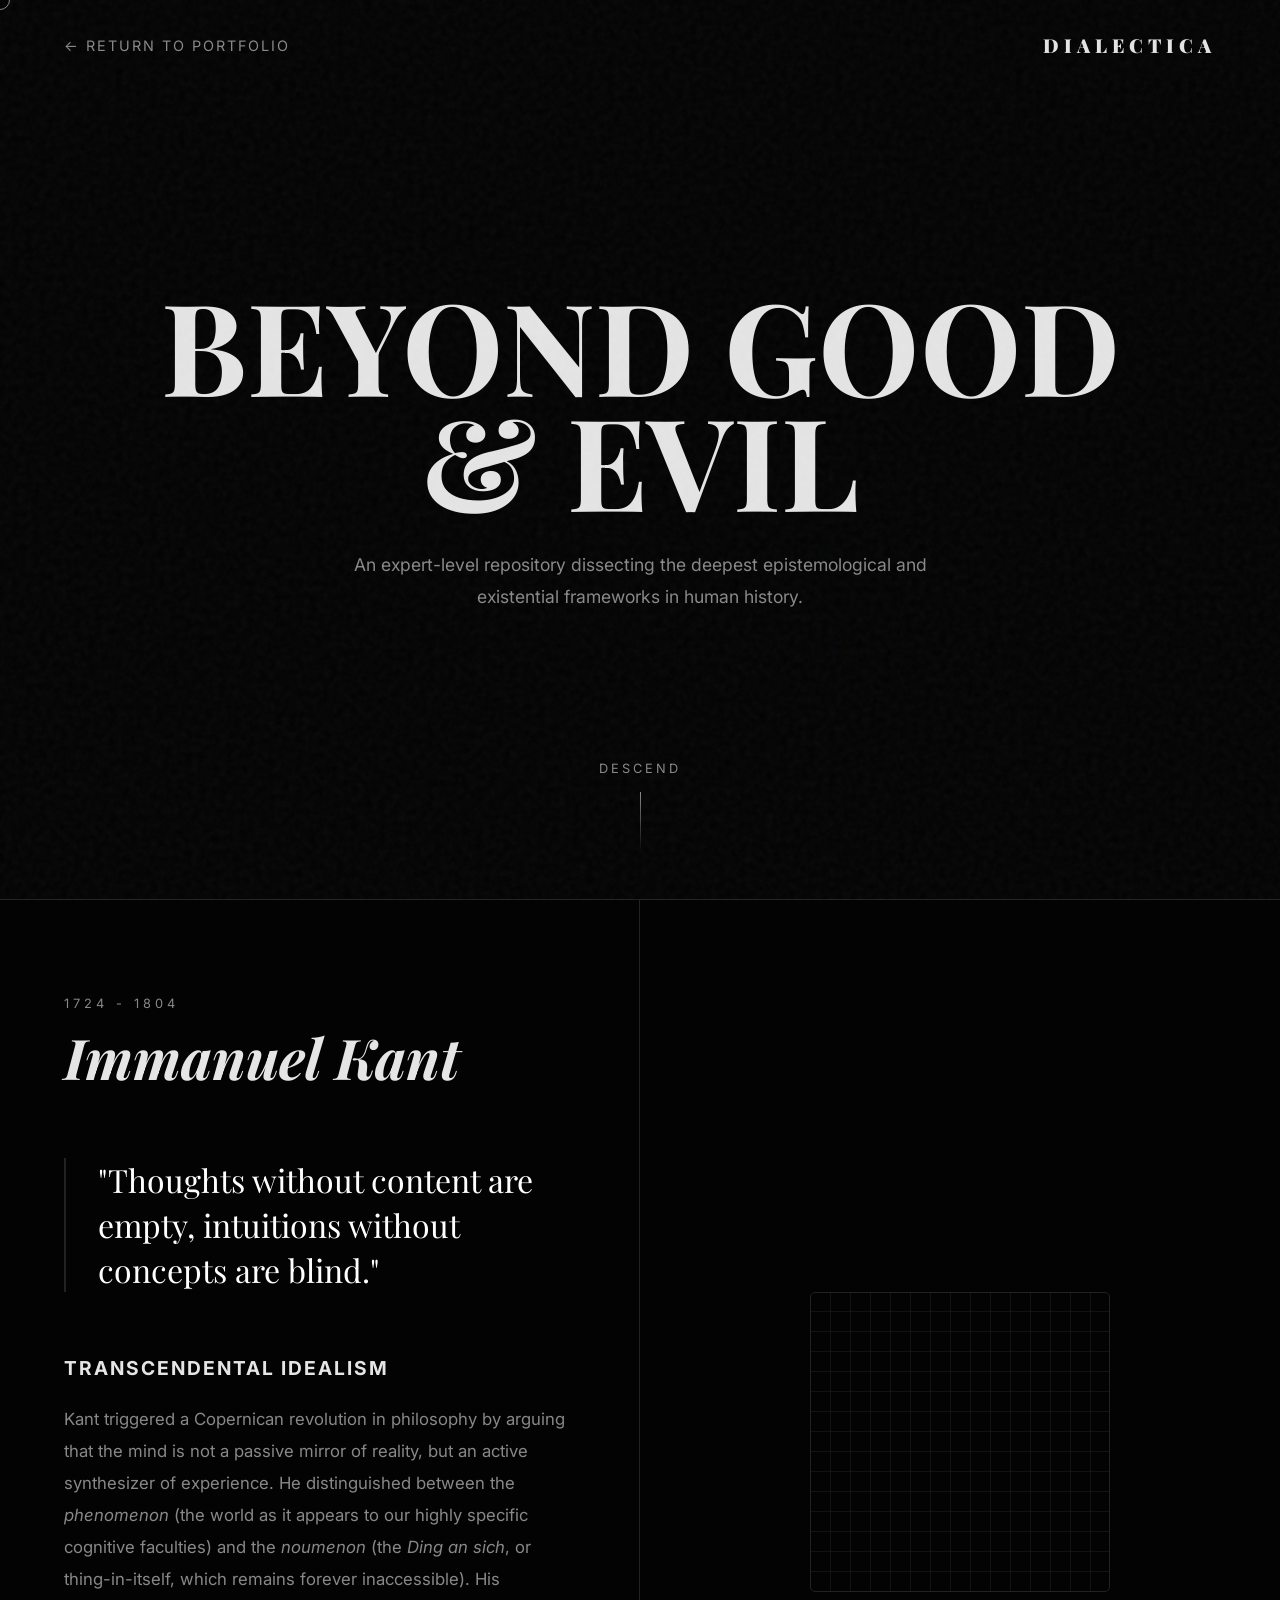
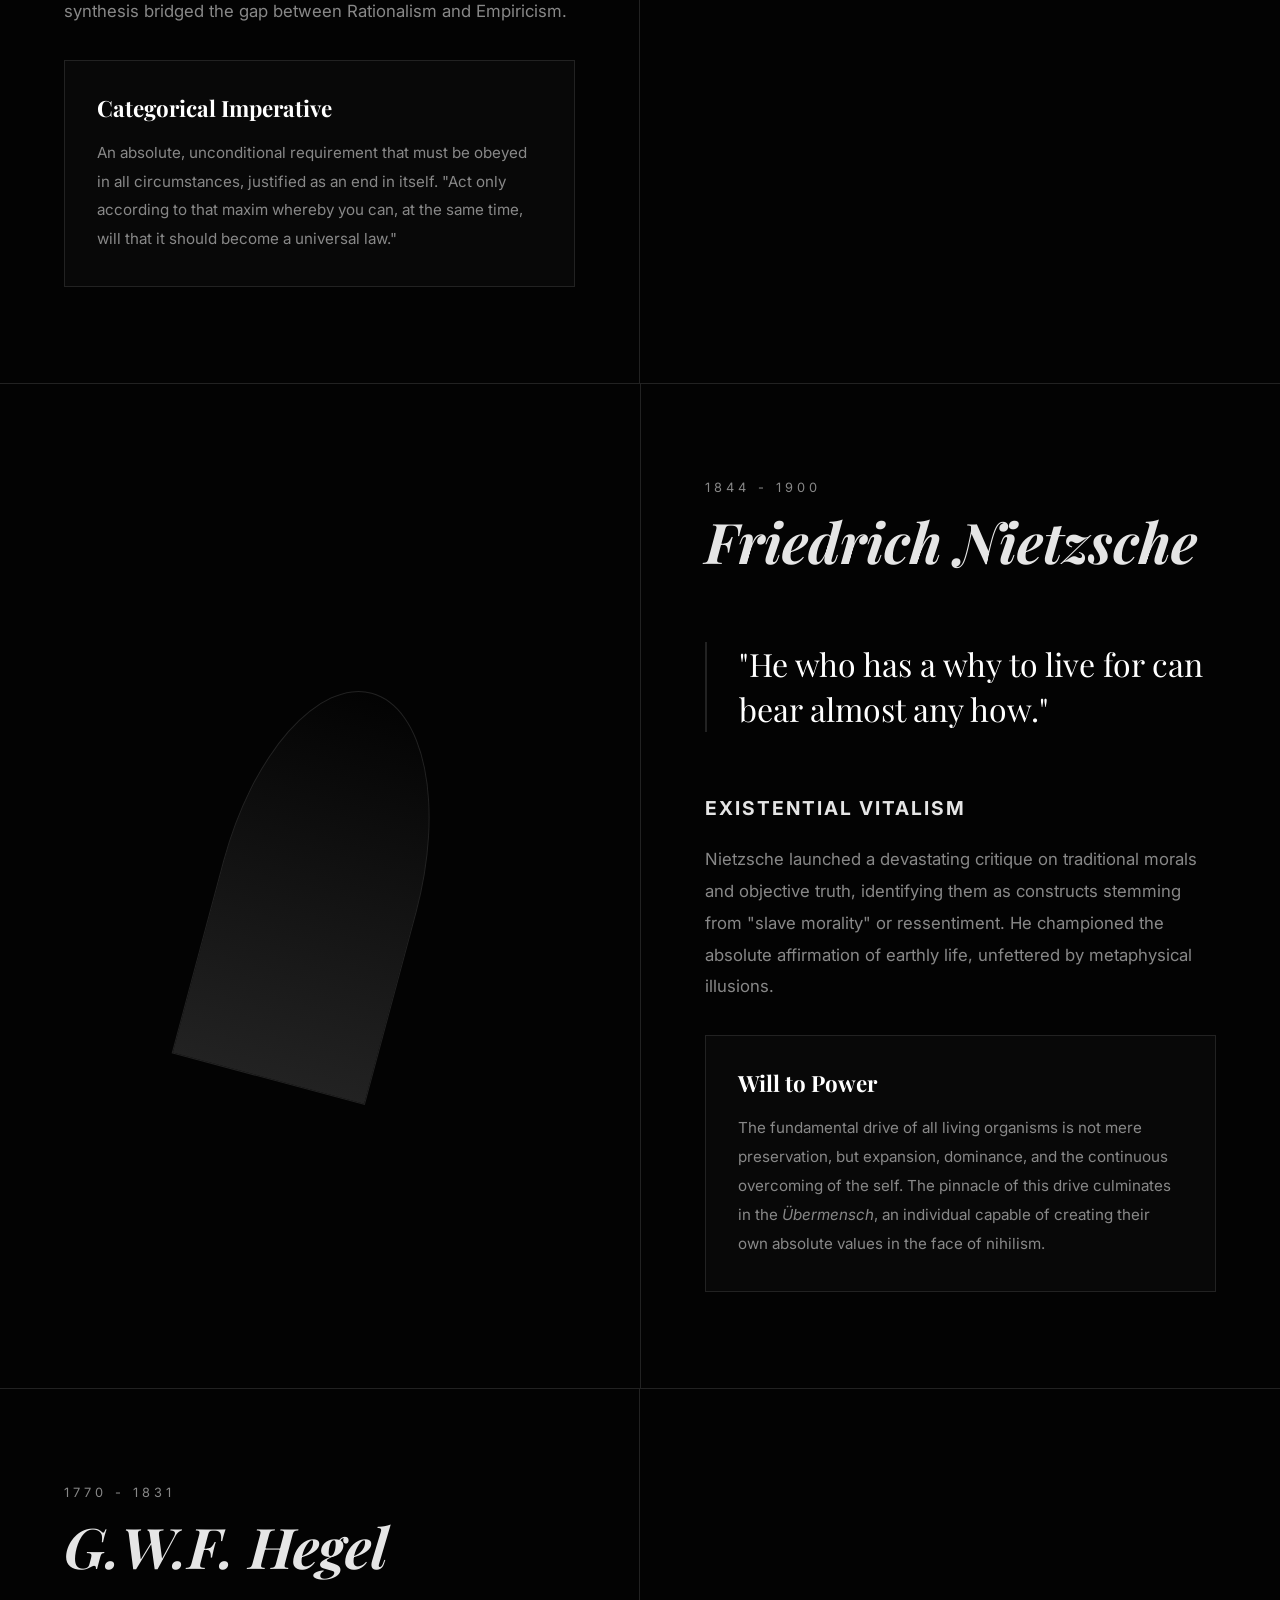
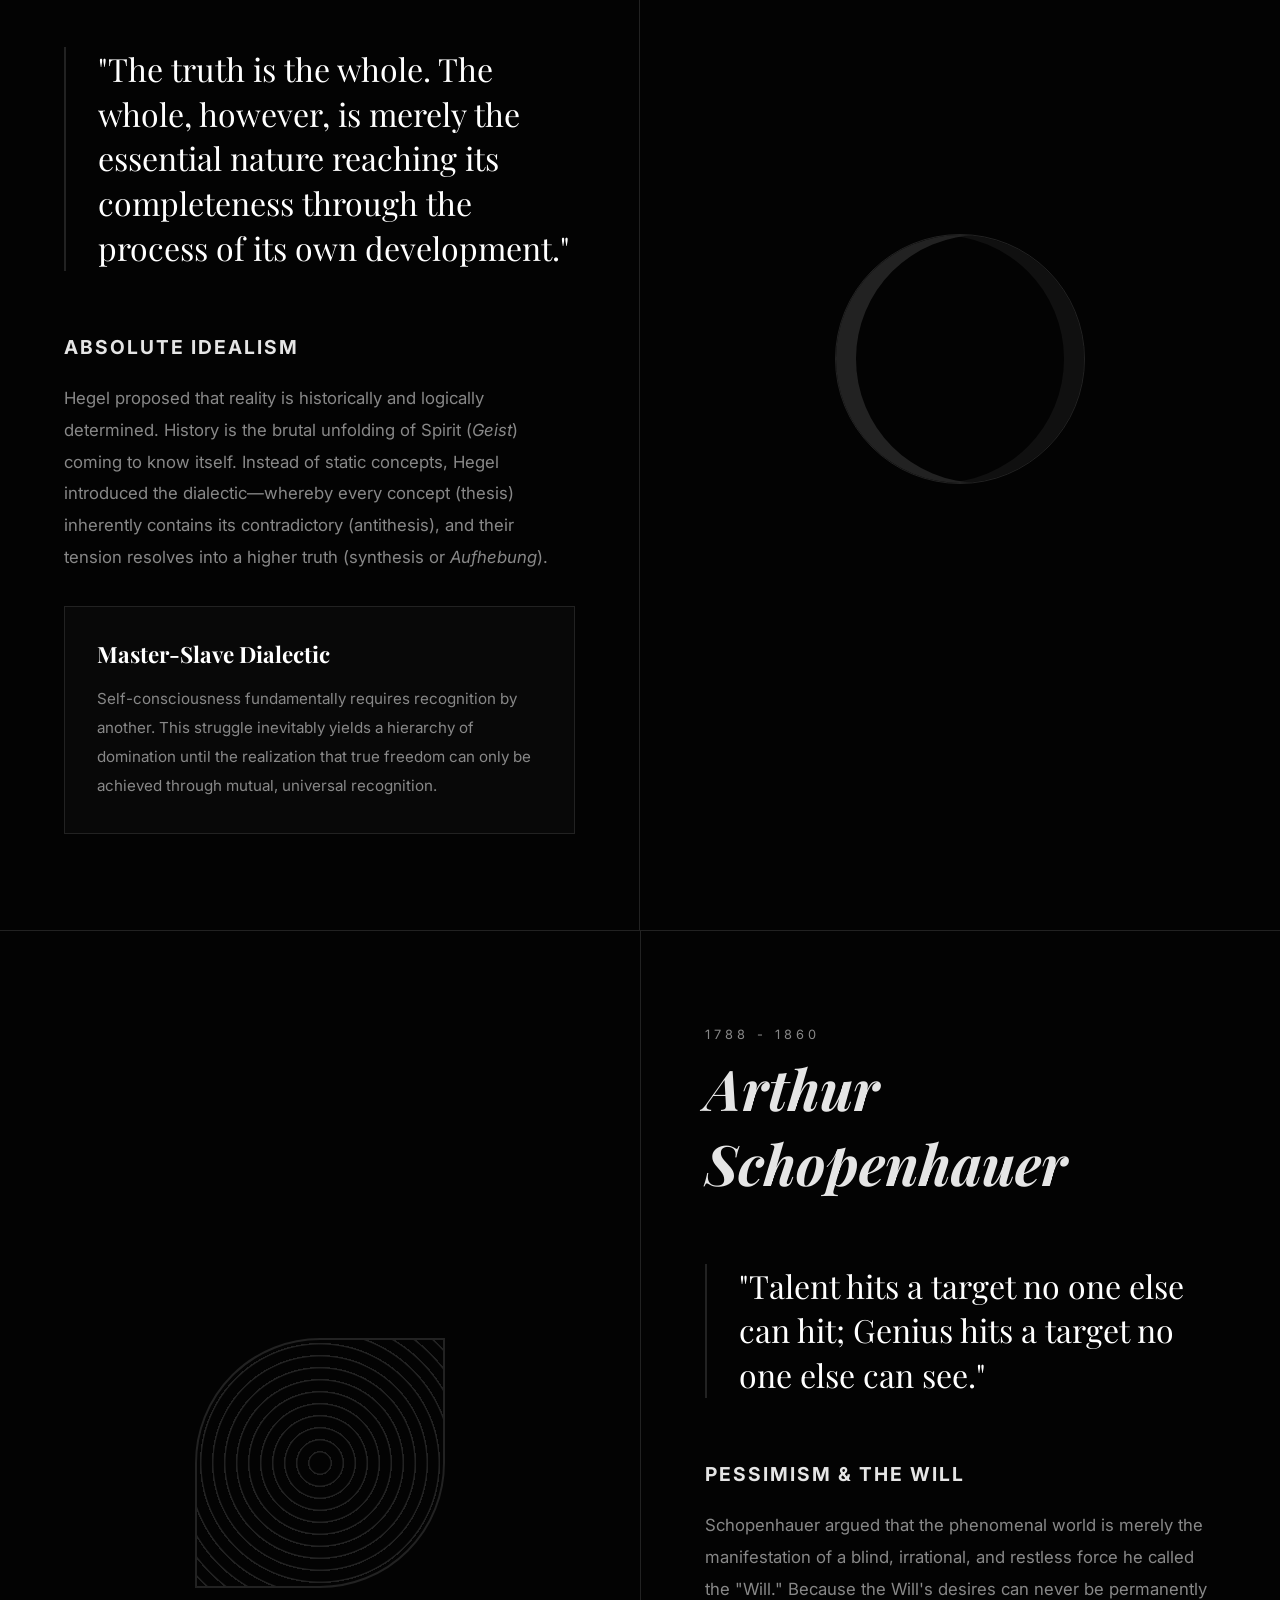
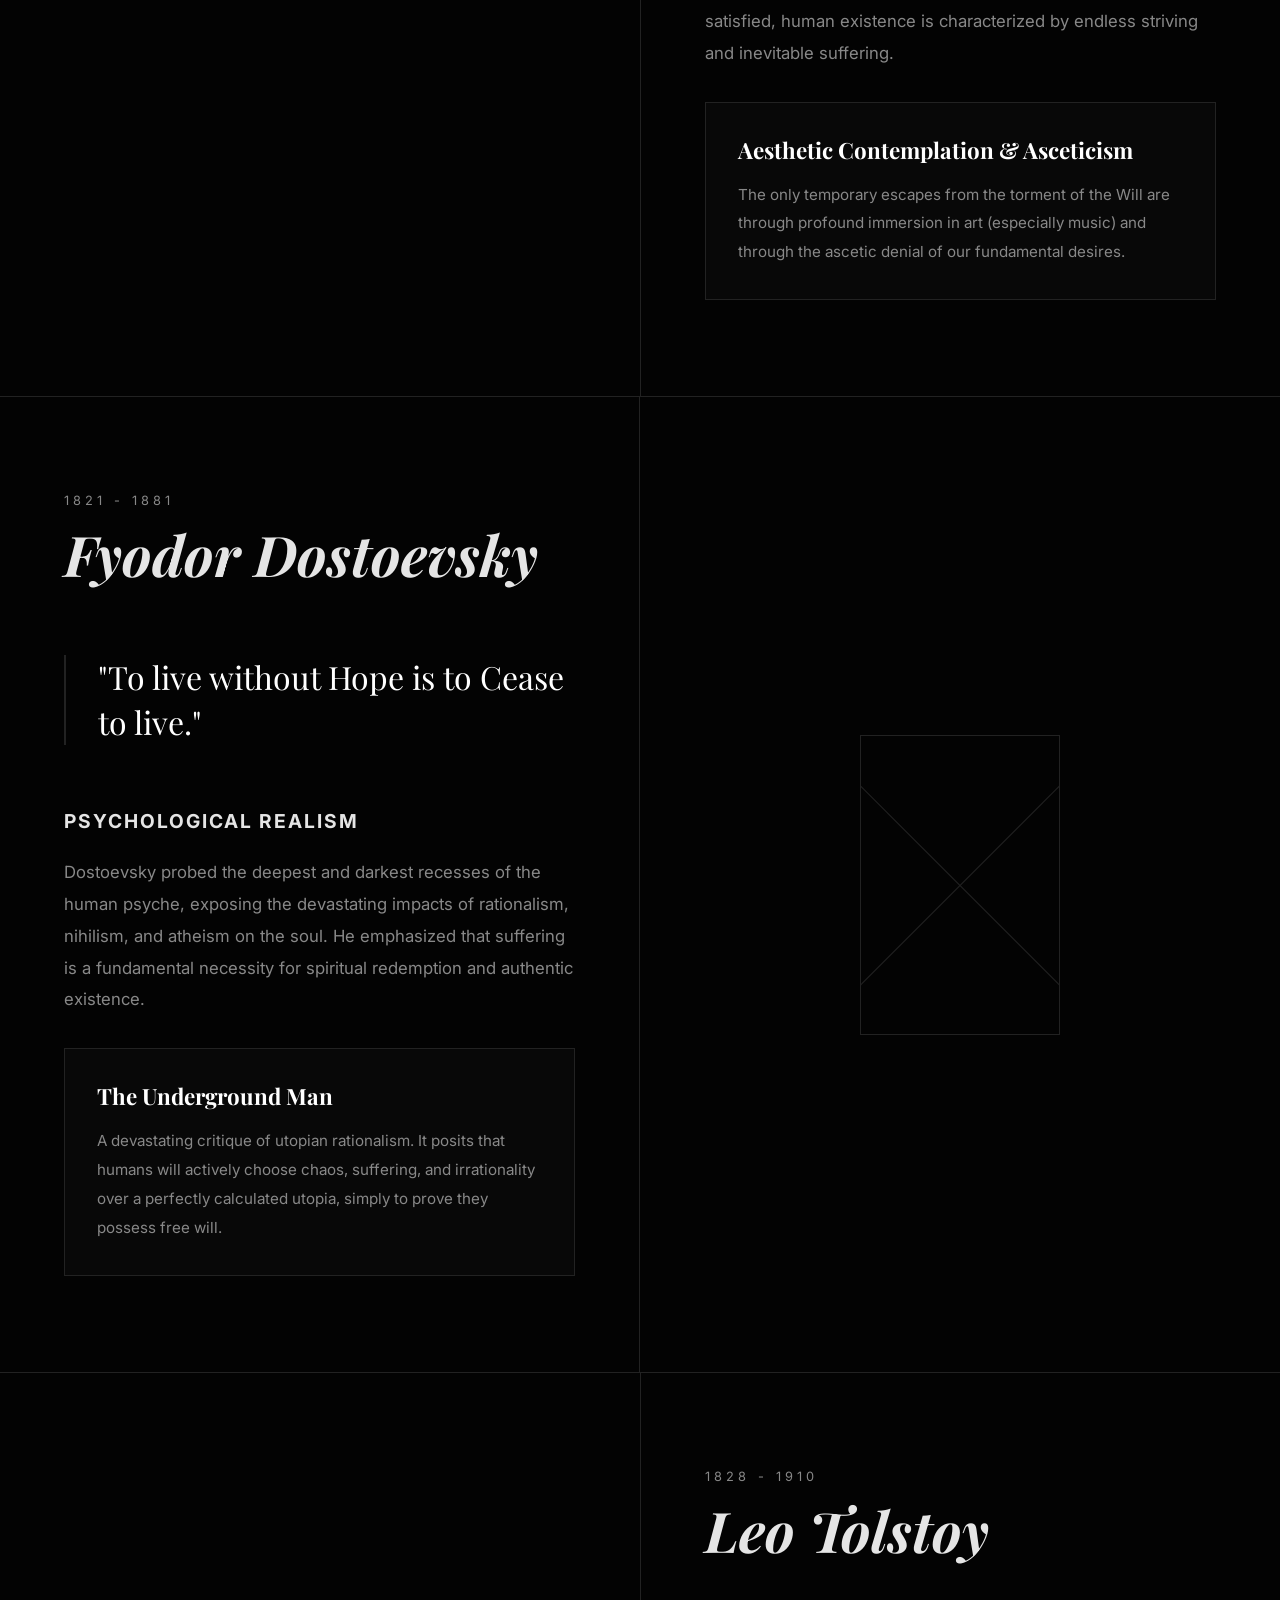
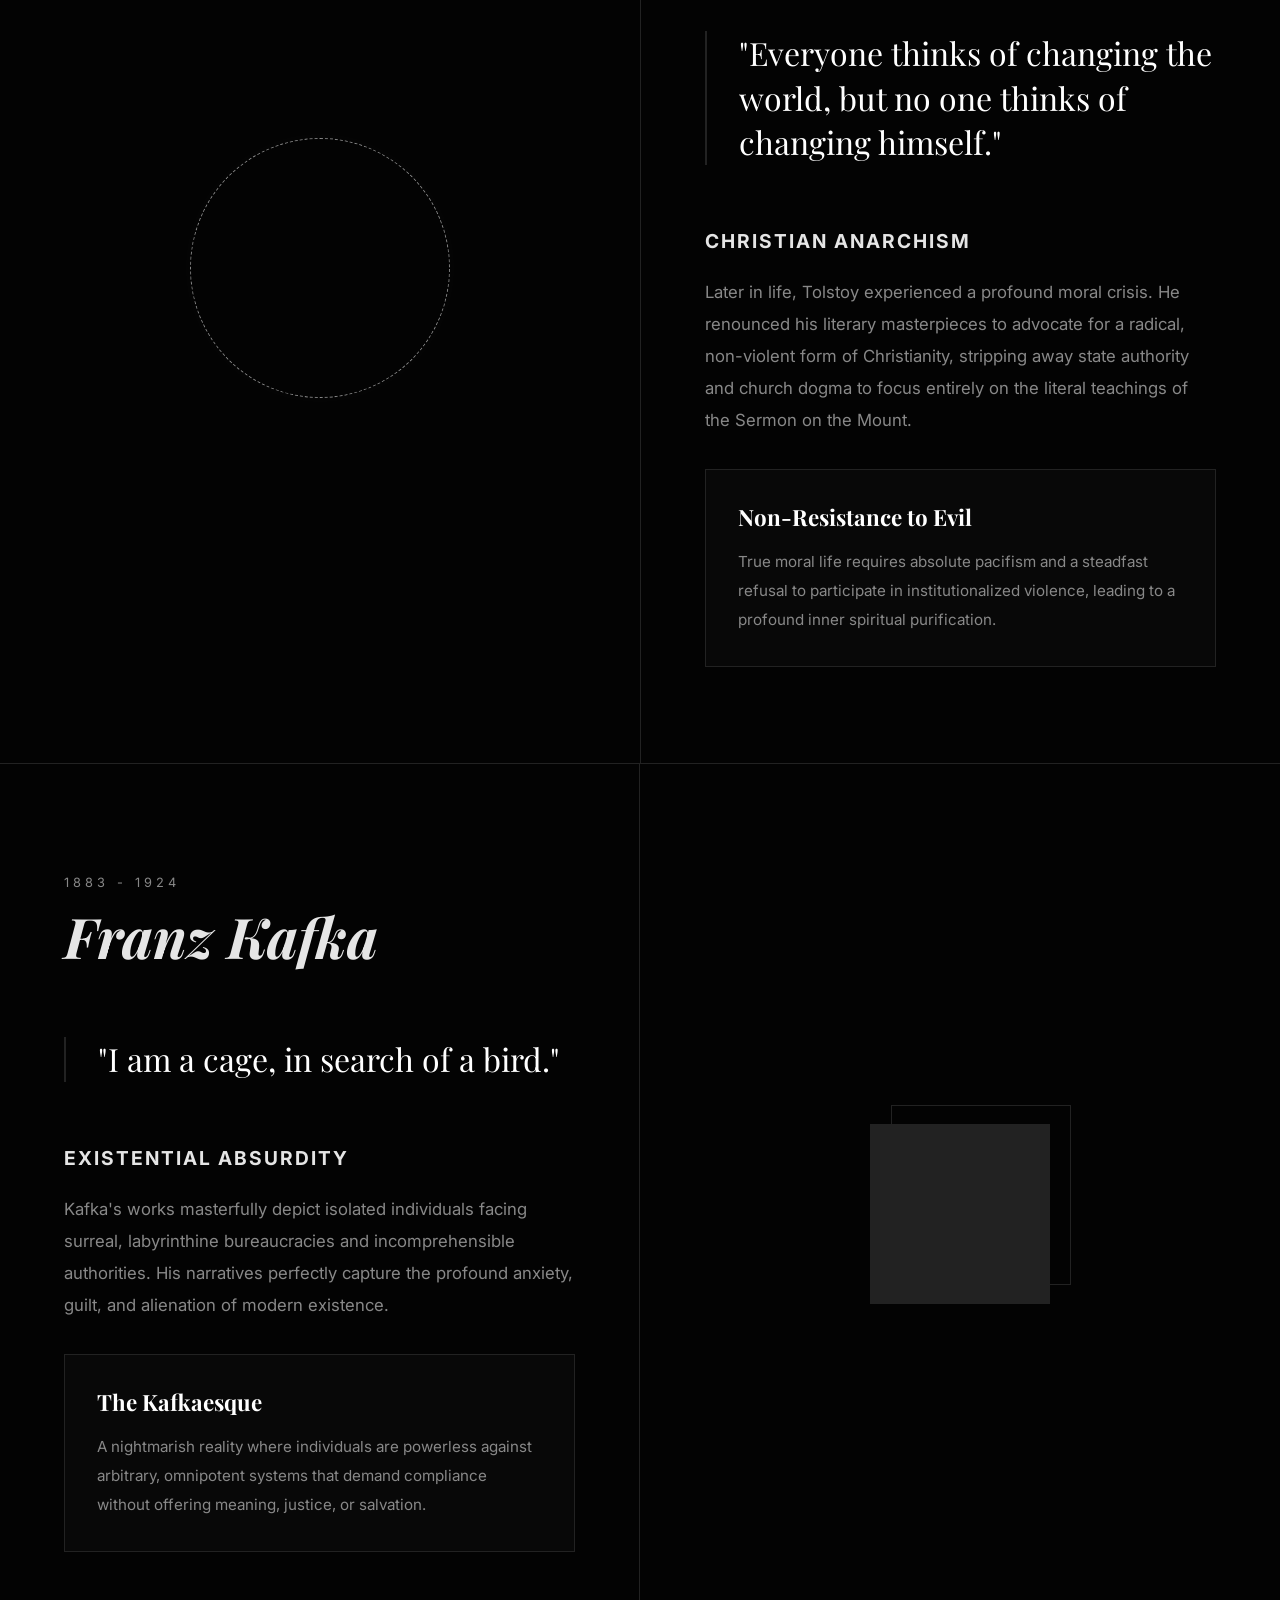
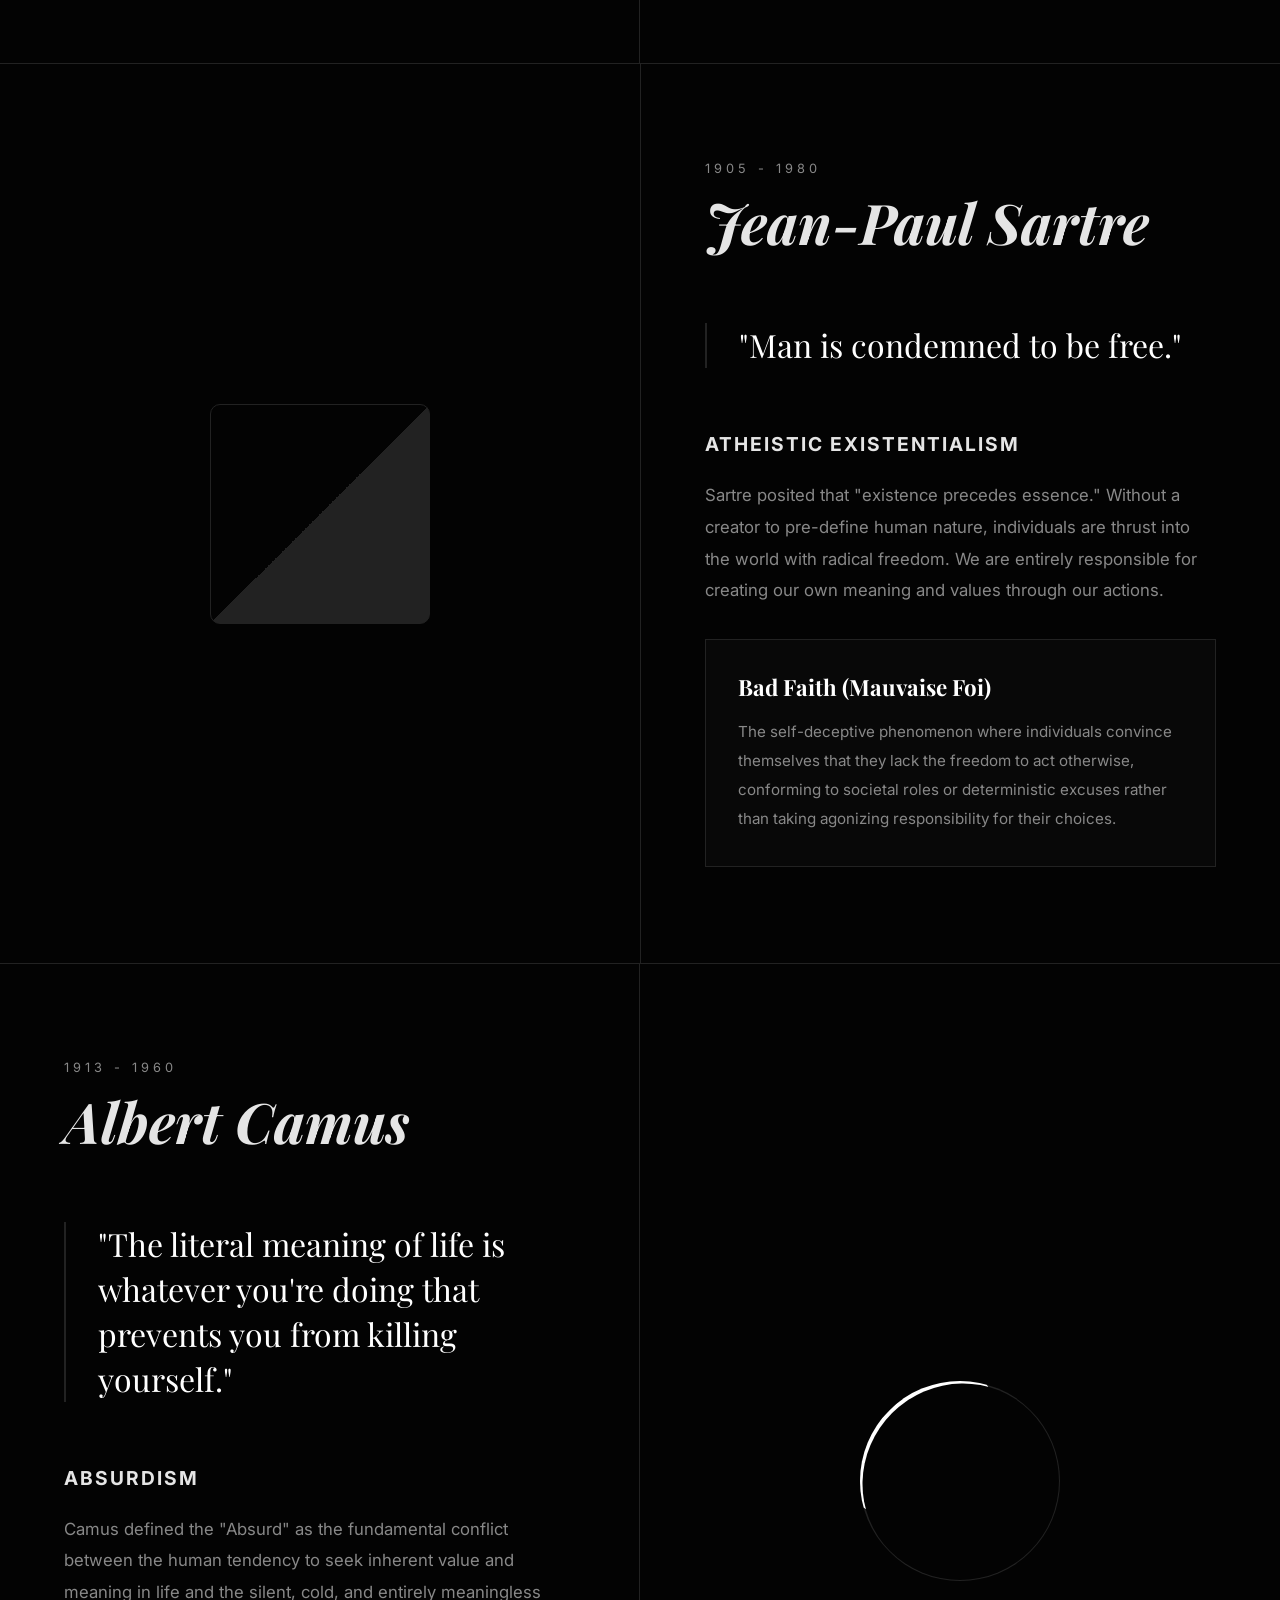
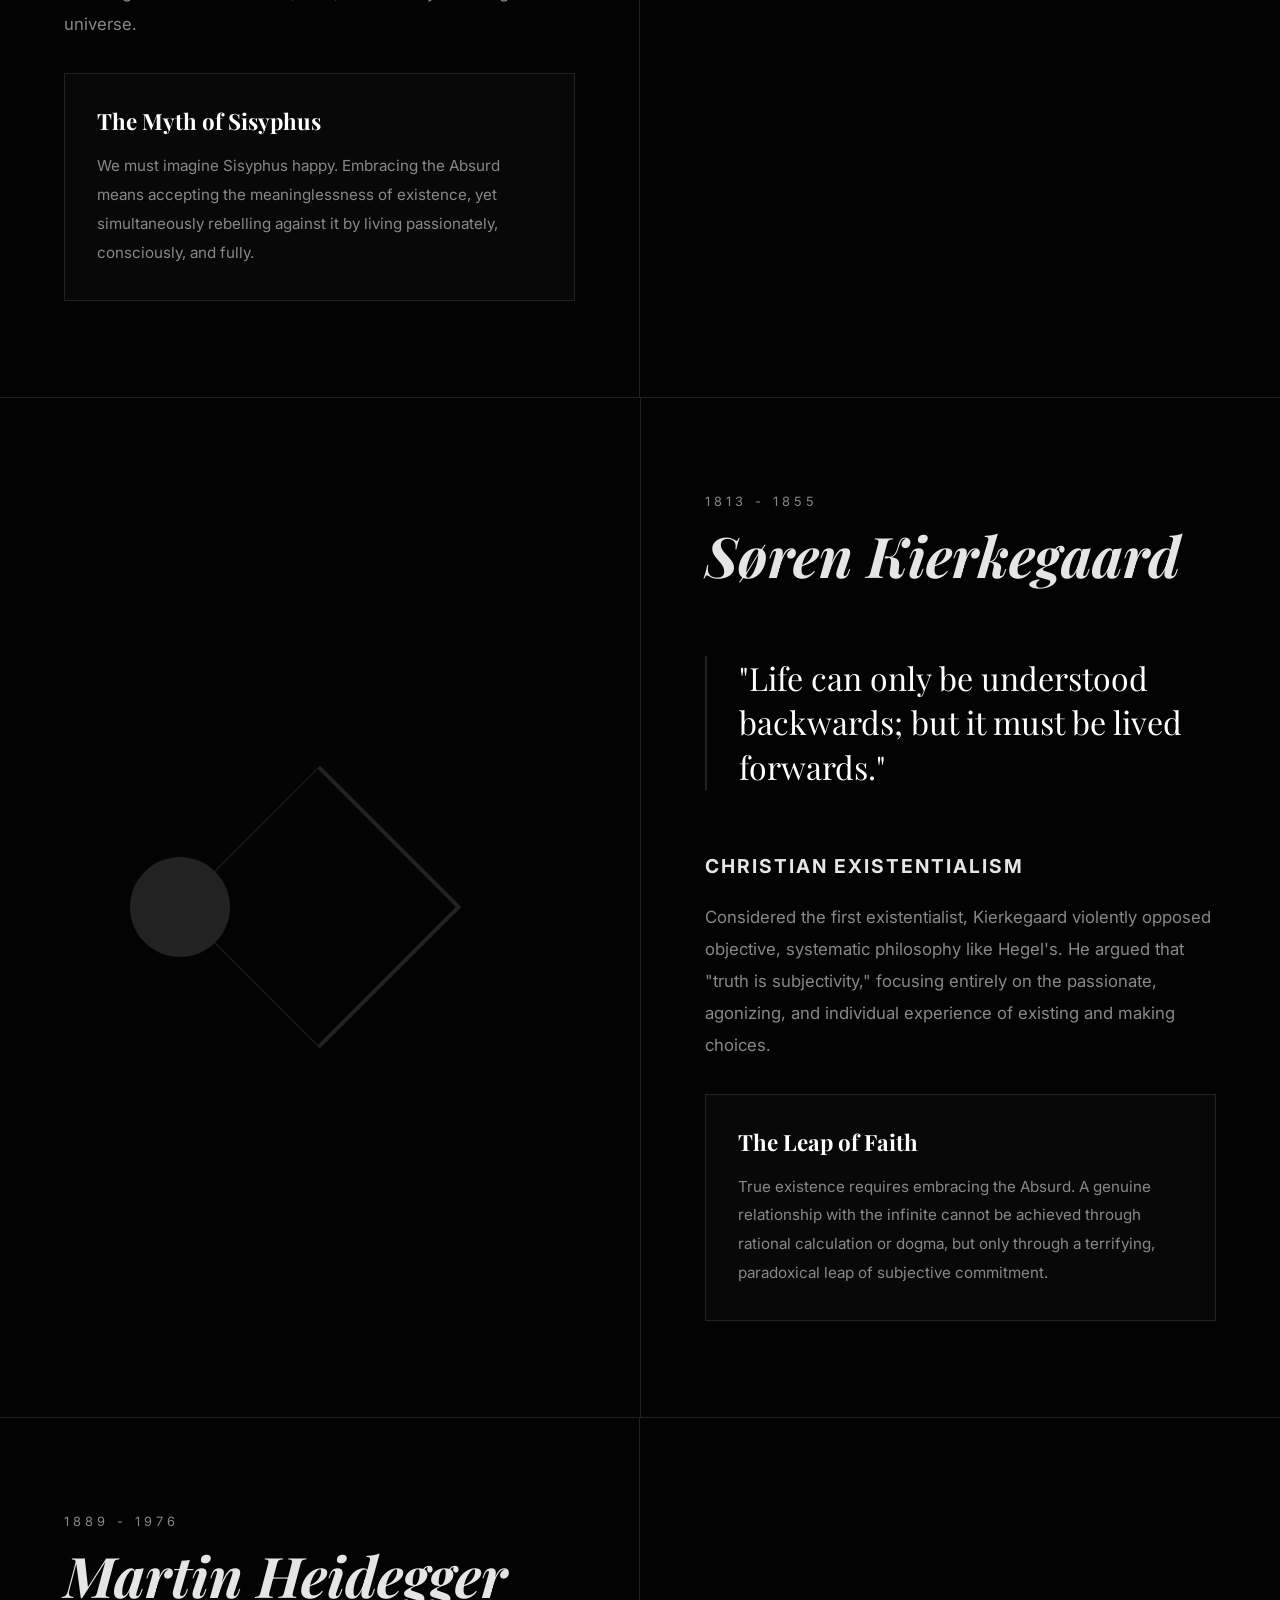
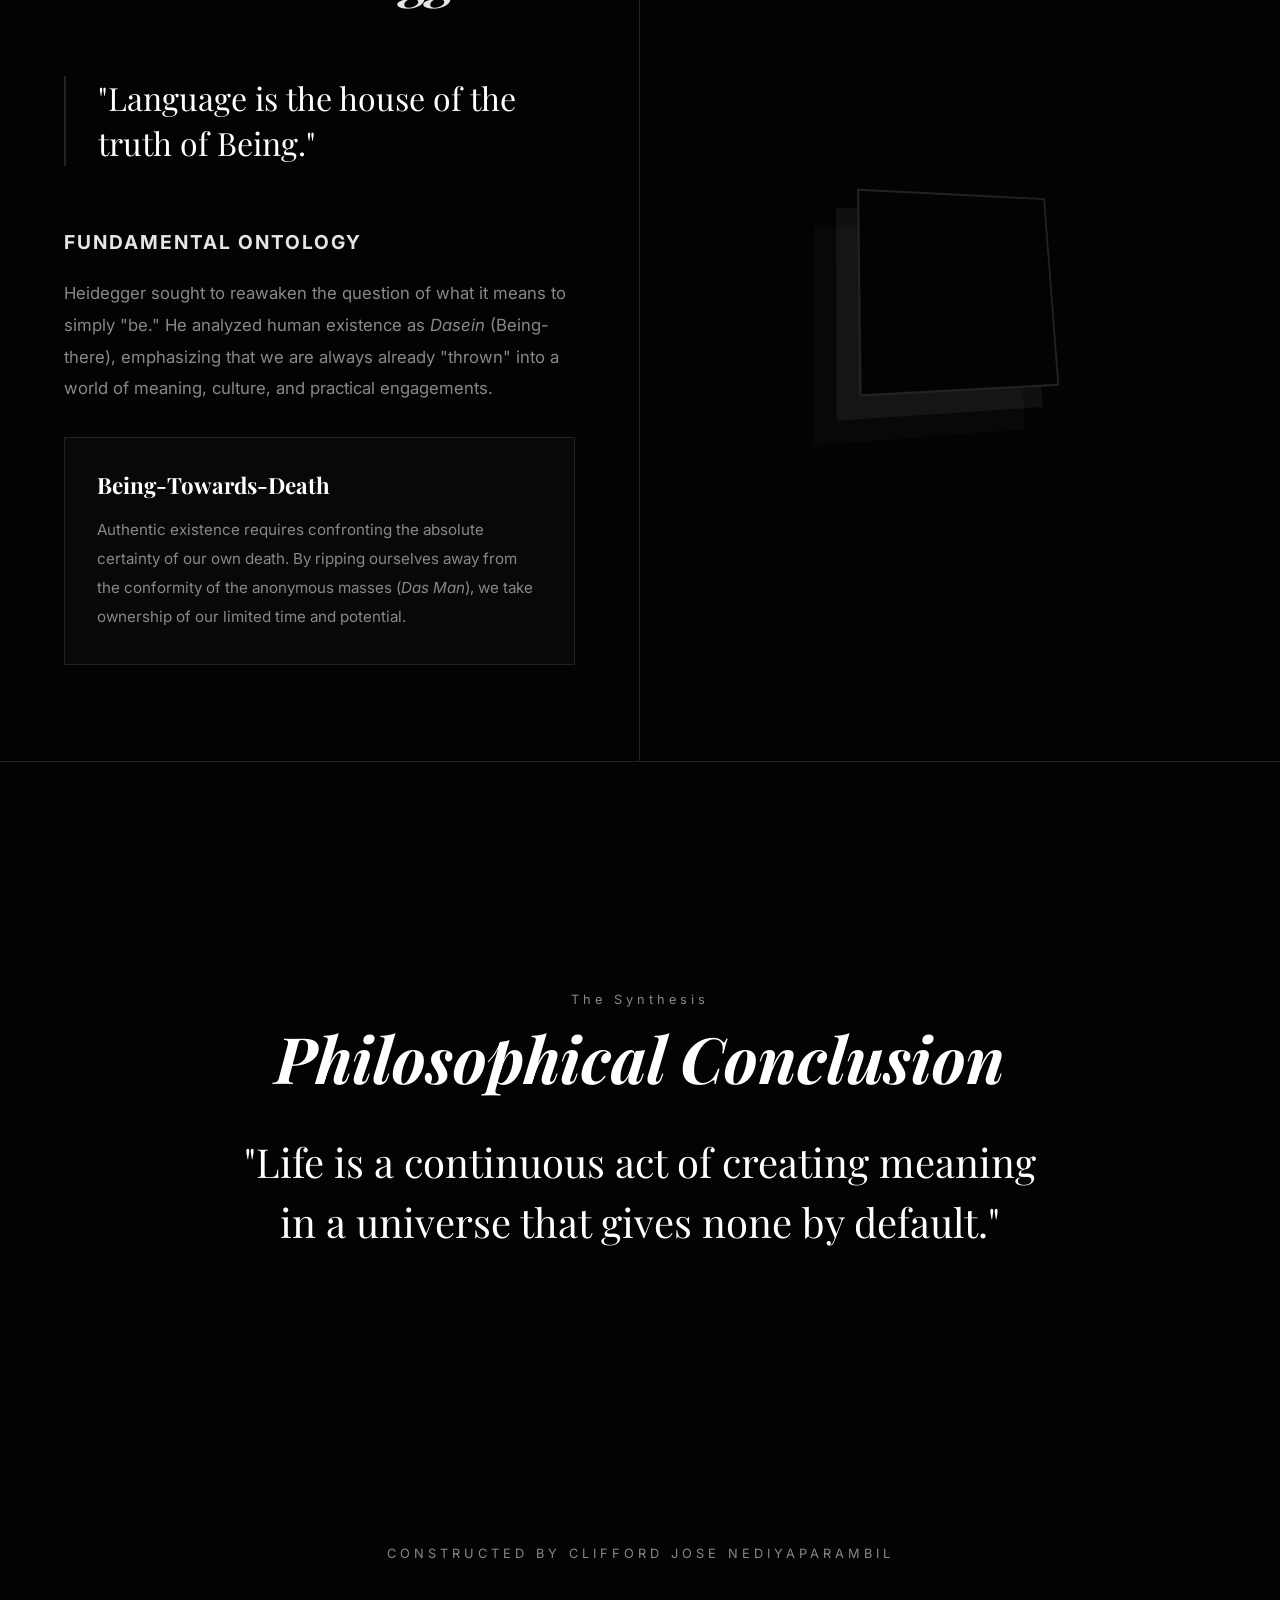
==== commit f50f8fc5: "fix: improve mobile alignment for main page and Dialectica page" ====
--- a/philosophers/index.html
+++ b/philosophers/index.html
@@ -326,14 +326,14 @@
         </section>
 
         <!-- Conclusion -->
-        <section class="philosopher-block conclusion reverse" style="border-bottom: none; min-height: 80vh;">
-            <div class="ph-content" style="border: none; text-align: center; justify-content: center; width: 200%; padding: 4rem;">
+        <section class="philosopher-block conclusion" style="border-bottom: none; min-height: 80vh; display: flex; align-items: center; justify-content: center;">
+            <div class="ph-content conclusion-content" style="border: none; text-align: center; align-items: center; width: 100%; max-width: 900px; margin: 0 auto; padding: 4rem 2rem;">
                 <div class="ph-meta" style="margin-bottom: 2rem;">
                     <span class="era">The Synthesis</span>
-                    <h2 class="ph-name" style="color: var(--accent); font-size: 4rem;">Philosophical Conclusion</h2>
+                    <h2 class="ph-name" style="color: var(--accent); font-size: clamp(2rem, 6vw, 4rem);">Philosophical Conclusion</h2>
                 </div>
                 <div class="ph-quote" style="margin-bottom: 0;">
-                    <blockquote style="border: none; padding: 0; font-size: 2.5rem; text-align: center; line-height: 1.5; font-style: normal; font-weight: 300;">
+                    <blockquote style="border: none; padding: 0; font-size: clamp(1.2rem, 4vw, 2.5rem); text-align: center; line-height: 1.5; font-style: normal; font-weight: 300;">
                         "Life is a continuous act of creating meaning in a universe that gives none by default."
                     </blockquote>
                 </div>
--- a/philosophers/style.css
+++ b/philosophers/style.css
@@ -403,9 +403,11 @@
 @media (max-width: 1024px) {
     .philosopher-block, .philosopher-block.reverse {
         grid-template-columns: 1fr;
+        direction: ltr;
     }
     .ph-content {
         border-right: none;
+        border-left: none;
         border-bottom: 1px solid var(--line);
     }
     .reverse .ph-content {
@@ -414,4 +416,152 @@
     .ph-image-placer {
         min-height: 400px;
     }
-}
+    .top-nav {
+        padding: 1.5rem 2rem;
+    }
+}
+
+@media (max-width: 768px) {
+    /* Nav */
+    .top-nav {
+        padding: 1.2rem 1.2rem;
+        flex-wrap: nowrap;
+        gap: 12px;
+    }
+
+    .back-link {
+        font-size: 0.75rem;
+        letter-spacing: 1px;
+        white-space: nowrap;
+    }
+
+    .brand {
+        font-size: 0.95rem;
+        letter-spacing: 3px;
+    }
+
+    /* Hero */
+    .hero-title {
+        font-size: clamp(2.8rem, 12vw, 5rem);
+    }
+
+    .hero-subtitle {
+        font-size: 0.95rem;
+        padding: 0 0.5rem;
+    }
+
+    /* Philosopher blocks */
+    .philosopher-block, .philosopher-block.reverse {
+        grid-template-columns: 1fr;
+        direction: ltr;
+    }
+
+    .ph-content {
+        padding: 3rem 1.5rem;
+        border-right: none;
+        border-left: none;
+        border-bottom: 1px solid var(--line);
+    }
+
+    .reverse .ph-content {
+        border-left: none;
+    }
+
+    .ph-meta {
+        margin-bottom: 2rem;
+    }
+
+    .ph-name {
+        font-size: 2.4rem;
+    }
+
+    .ph-quote {
+        margin-bottom: 2rem;
+    }
+
+    blockquote {
+        font-size: 1.3rem;
+        padding-left: 1.2rem;
+        line-height: 1.5;
+    }
+
+    .ph-image-placer {
+        min-height: 260px;
+        padding: 2rem;
+    }
+
+    .ph-analysis h3 {
+        font-size: 1rem;
+    }
+
+    .ph-analysis p {
+        font-size: 0.95rem;
+    }
+
+    .core-concepts {
+        padding: 1.2rem;
+    }
+
+    .concept h4 {
+        font-size: 1.1rem;
+    }
+
+    /* Abstract shapes - scale down */
+    .kant-shape   { width: 180px; height: 180px; }
+    .nietz-shape  { width: 120px; height: 240px; }
+    .hegel-shape  { width: 160px; height: 160px; }
+    .schopenhauer-shape { width: 160px; height: 160px; }
+    .dostoevsky-shape { width: 130px; height: 200px; }
+    .tolstoy-shape { width: 160px; height: 160px; }
+    .kafka-shape  { width: 120px; height: 120px; }
+    .sartre-shape { width: 150px; height: 150px; }
+    .camus-shape  { width: 140px; height: 140px; }
+    .kierkegaard-shape { width: 140px; height: 140px; }
+    .heidegger-shape { width: 140px; height: 140px; }
+
+    footer {
+        padding: 2rem 1.5rem;
+    }
+}
+
+@media (max-width: 480px) {
+    .top-nav {
+        padding: 1rem;
+    }
+
+    .back-link {
+        font-size: 0.7rem;
+        letter-spacing: 0.5px;
+    }
+
+    .brand {
+        font-size: 0.85rem;
+        letter-spacing: 2px;
+    }
+
+    .hero-title {
+        font-size: clamp(2.2rem, 14vw, 3.5rem);
+    }
+
+    .hero-subtitle {
+        font-size: 0.9rem;
+    }
+
+    .ph-content {
+        padding: 2.5rem 1rem;
+    }
+
+    .ph-name {
+        font-size: 2rem;
+    }
+
+    blockquote {
+        font-size: 1.1rem;
+        padding-left: 1rem;
+    }
+
+    .ph-image-placer {
+        min-height: 200px;
+        padding: 1.5rem;
+    }
+}
